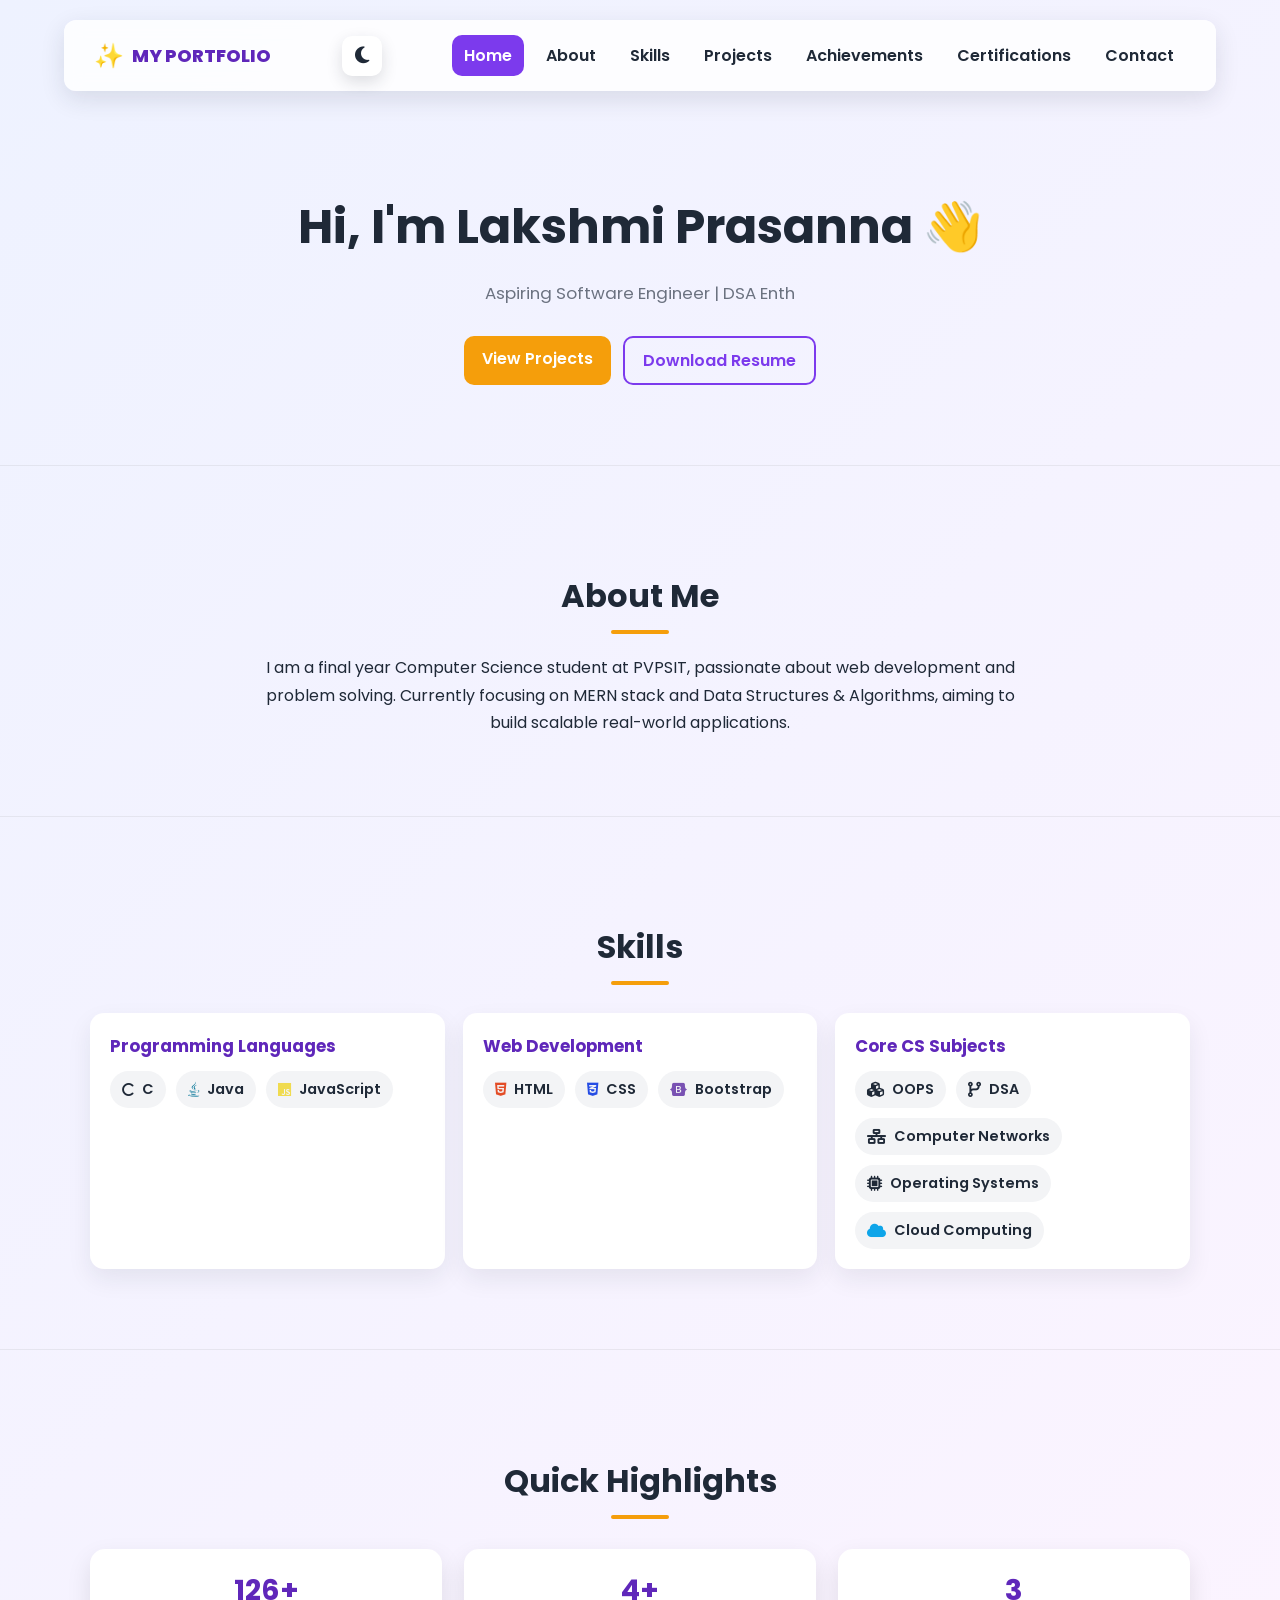
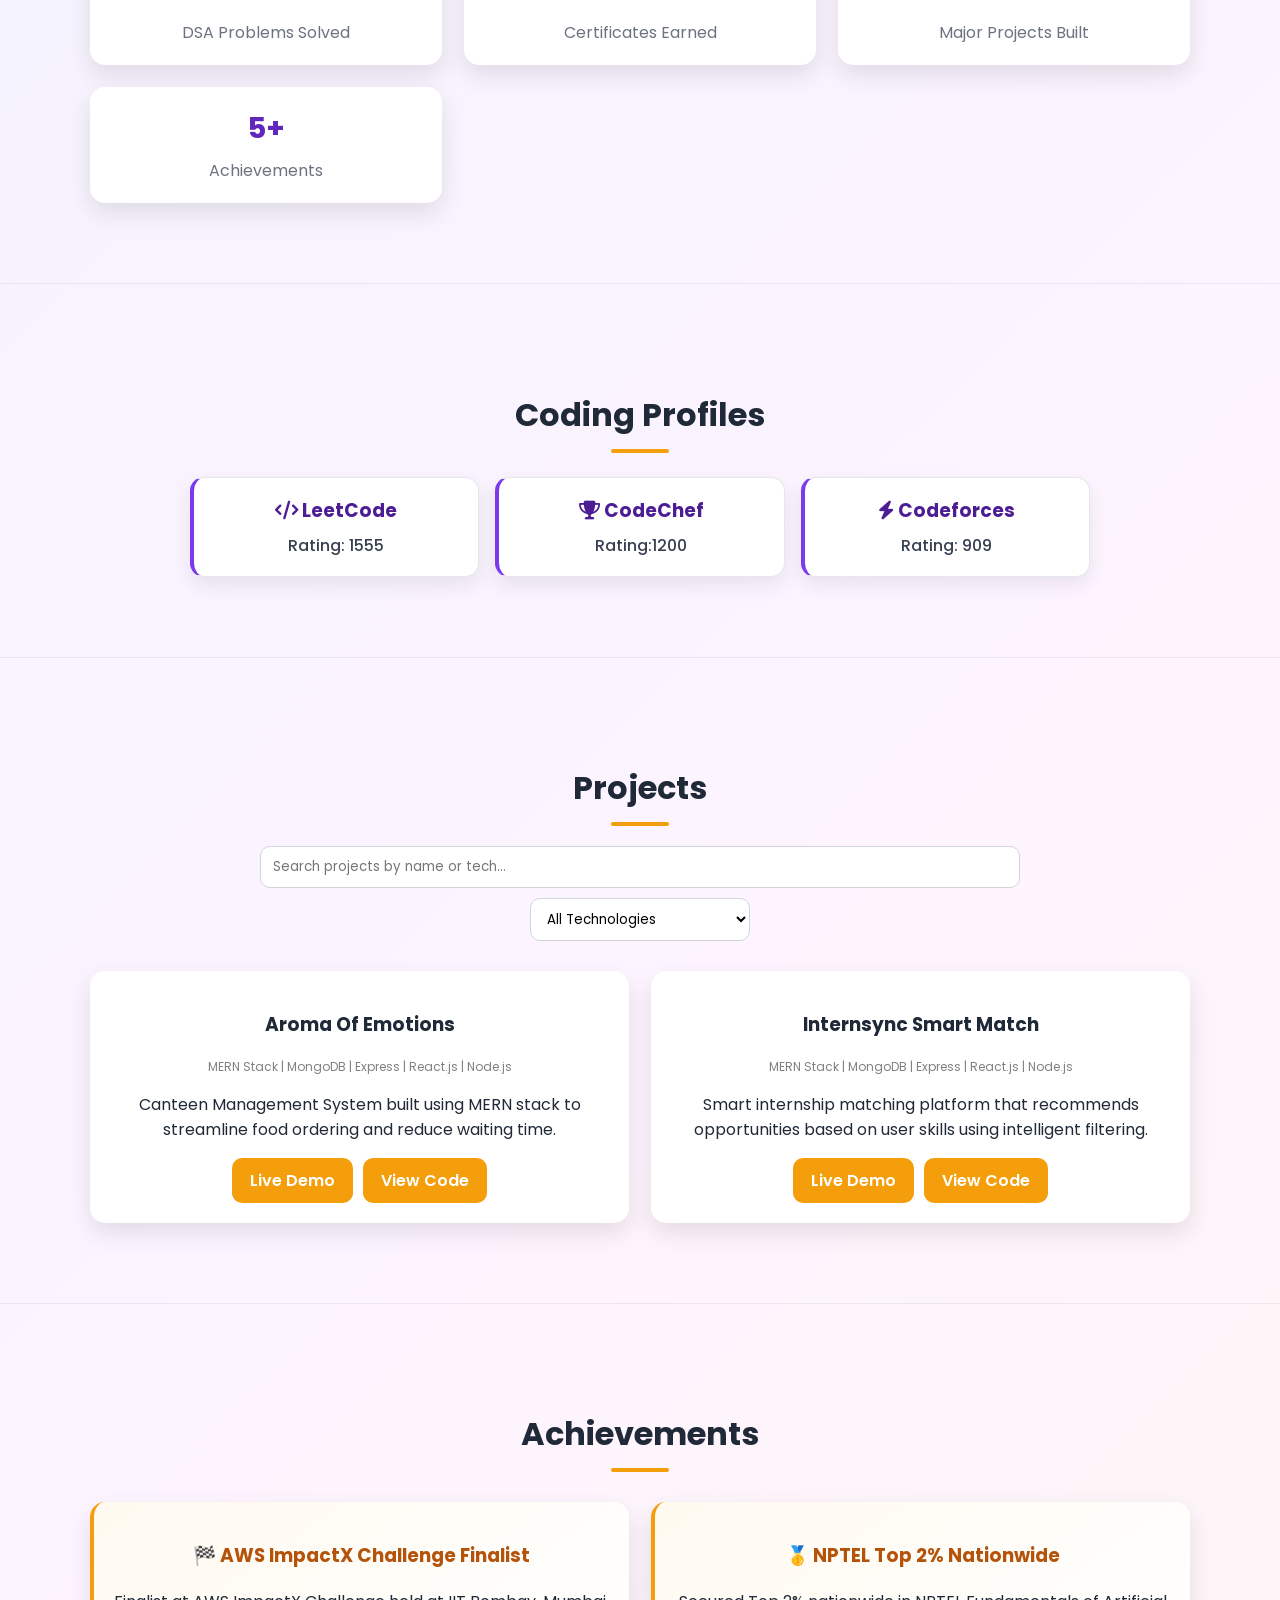
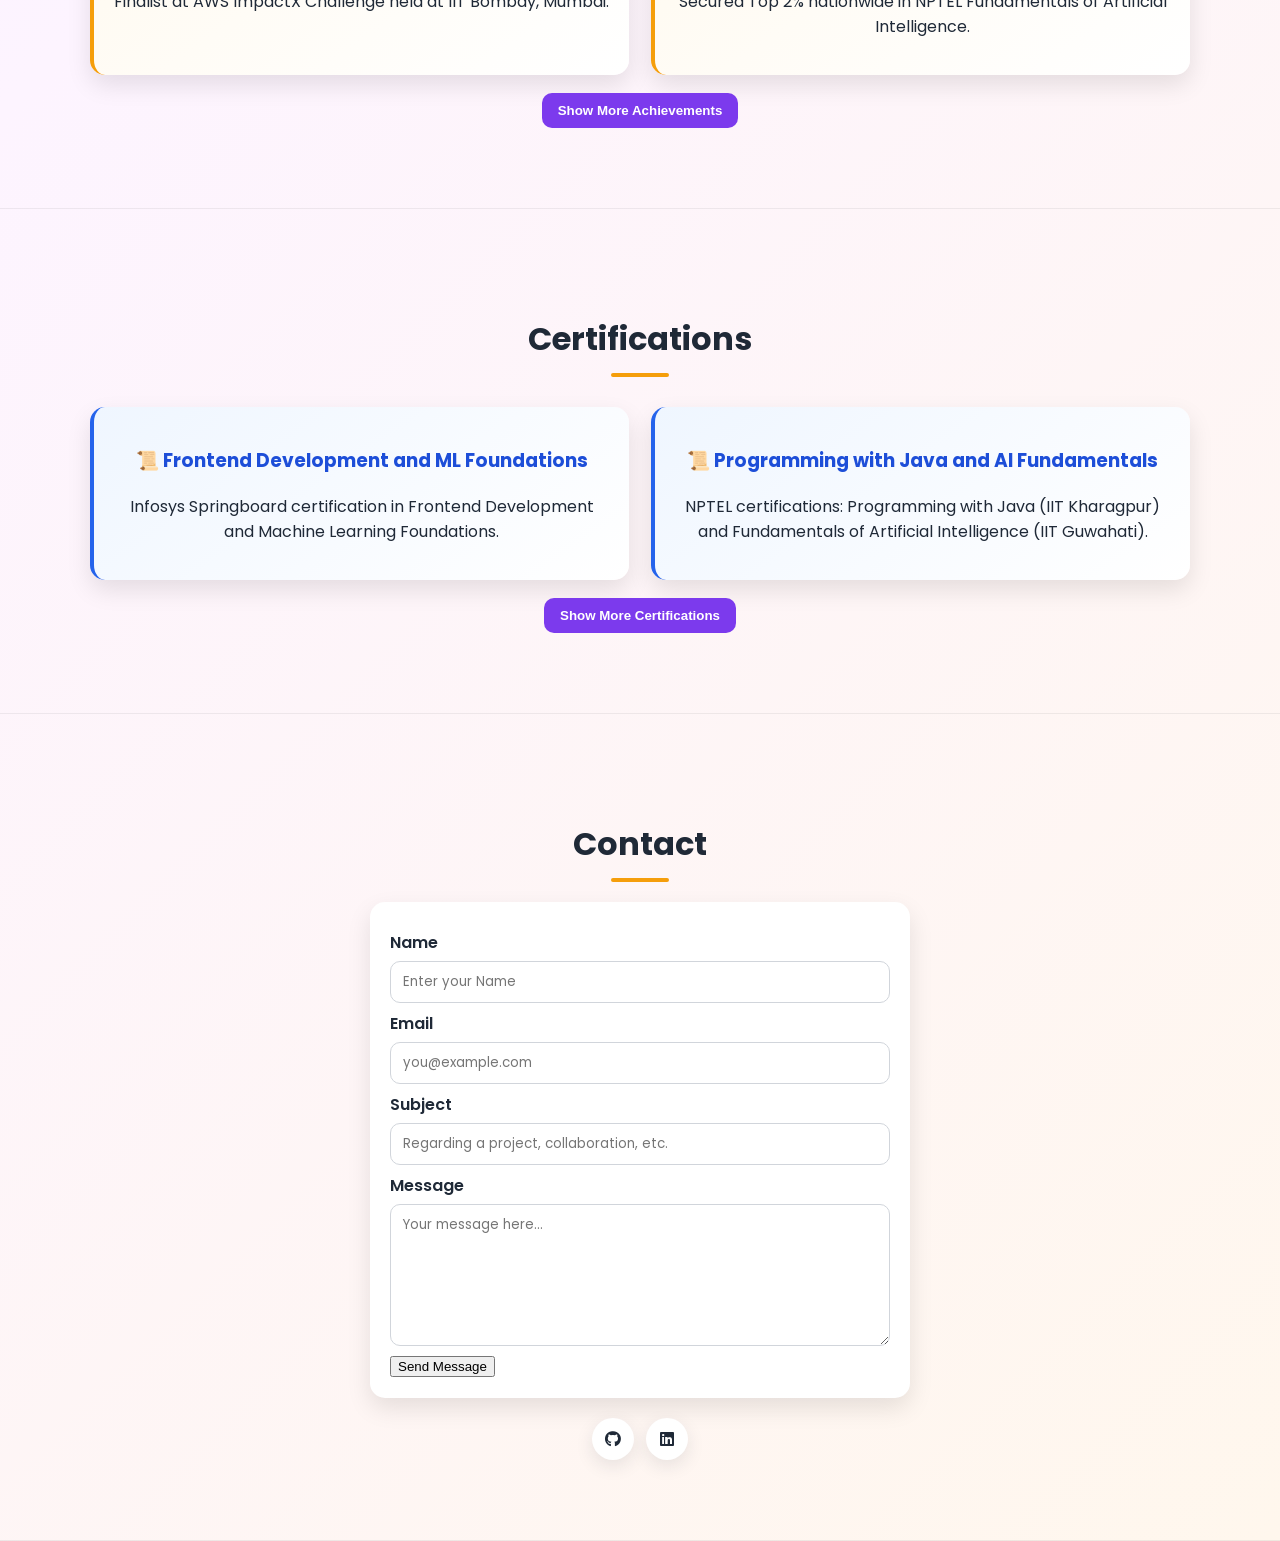
==== Portfolio/Form.html @ 6004d622 "portfolio website setup" ====
<!DOCTYPE html>
<html lang="en">
<head>
  <meta charset="UTF-8" />
  <meta name="viewport" content="width=device-width, initial-scale=1.0" />
  <title>My Portfolio</title>
  <link rel="preconnect" href="https://fonts.googleapis.com" />
  <link rel="preconnect" href="https://fonts.gstatic.com" crossorigin />
  <link href="https://fonts.googleapis.com/css2?family=Poppins:wght@400;500;600;700;800&display=swap" rel="stylesheet" />
  <link rel="stylesheet" href="https://cdnjs.cloudflare.com/ajax/libs/font-awesome/6.5.0/css/all.min.css" />
  <link rel="stylesheet" href="Styles.css" />
</head>
<body>
  <nav class="navbar" id="navbar">
    <div class="logo-container">
      <span class="logo-icon">✨</span>
      <span class="logo-text">MY PORTFOLIO</span>
    </div>

    <div class="nav-actions">
      <button id="themeToggle" class="theme-toggle" aria-label="Toggle dark mode">
        <i class="fa-solid fa-moon"></i>
      </button>
      <button class="menu-toggle" id="menuToggle" aria-label="Toggle menu">
        <i class="fa-solid fa-bars"></i>
      </button>
    </div>

    <div class="nav-links" id="navLinks">
      <a href="#home">Home</a>
      <a href="#about">About</a>
      <a href="#skills">Skills</a>
      <a href="#projects">Projects</a>
      <a href="#achievements">Achievements</a>
      <a href="#certifications">Certifications</a>
      <a href="#contact">Contact</a>
    </div>
  </nav>

  <section id="home" class="hero reveal">
    <h1>Hi, I'm Lakshmi Prasanna 👋</h1>
    <p id="typing"></p>
    <div class="hero-actions">
  <a href="#projects" class="btn">View Projects</a>
  <a href="PrasannaResume2026.pdf" class="btn btn-outline" download>Download Resume</a>
</div>
  </section>
 
  <section id="about" class="about reveal">
    <h2 class="section-title">About Me</h2>
    <p>
      I am a final year Computer Science student at PVPSIT, passionate about web development and problem solving.
      Currently focusing on MERN stack and Data Structures &amp; Algorithms, aiming to build scalable real-world applications.
    </p>
  </section>

  <section id="skills" class="skills reveal">
    <h2 class="section-title">Skills</h2>

    <div class="skills-groups">
      <article class="skill-group">
        <h3>Programming Languages</h3>
        <ul>
          <li><i class="fa-solid fa-c"></i> C</li>
          <li><i class="fa-brands fa-java"></i> Java</li>
          <li><i class="fa-brands fa-js"></i> JavaScript</li>
        </ul>
      </article>

      <article class="skill-group">
        <h3>Web Development</h3>
        <ul>
          <li><i class="fa-brands fa-html5"></i> HTML</li>
          <li><i class="fa-brands fa-css3-alt"></i> CSS</li>
          <li><i class="fa-brands fa-bootstrap"></i> Bootstrap</li>
          <!-- <li><i class="fa-solid fa-layer-group"></i> MERN Stack</li> -->
        </ul>
      </article>

      <article class="skill-group">
        <h3>Core CS Subjects</h3>
        <ul>
          <li><i class="fa-solid fa-cubes"></i> OOPS</li>
          <li><i class="fa-solid fa-code-branch"></i> DSA</li>
          <li><i class="fa-solid fa-network-wired"></i> Computer Networks</li>
          <li><i class="fa-solid fa-microchip"></i> Operating Systems</li>
          <li><i class="fa-solid fa-cloud"></i> Cloud Computing</li>
        </ul>
      </article>
    </div>
  </section>

  <section id="stats" class="stats reveal">
    <h2 class="section-title">Quick Highlights</h2>
    <div class="stats-grid">
      <div class="stat-card">
        <h3><span class="counter" data-target="150">0</span>+</h3>
        <p>DSA Problems Solved</p>
      </div>
      <div class="stat-card">
        <h3><span class="counter" id="certCounter" data-target="0">0</span>+</h3>
        <p>Certificates Earned</p>
      </div>
      <div class="stat-card">
        <h3><span class="counter" data-target="3">0</span></h3>
        <p>Major Projects Built</p>
      </div>
      <div class="stat-card">
        <h3><span class="counter" id="achievementCounter" data-target="0">0</span>+</h3>
        <p>Achievements</p>
      </div>
    </div>
  </section>
 <section id="profiles" class="profiles reveal">
  <h2 class="section-title">Coding Profiles</h2>
  <div class="profiles-grid">
    <a class="profile-card" href="https://leetcode.com/donthuprasanna9" target="_blank">
      <h3><i class="fa-solid fa-code"></i> LeetCode</h3>
      <p>Rating: 1555 </p>
    </a>

    <a class="profile-card" href="https://www.codechef.com/users/donthuprasanna9" target="_blank">
      <h3><i class="fa-solid fa-trophy"></i> CodeChef</h3>
      <p>Rating:1200 </p>
    </a>

    <a class="profile-card" href="https://codeforces.com/profile/donthuprasanna9" target="_blank">
      <h3><i class="fa-solid fa-bolt"></i> Codeforces</h3>
      <p>Rating: 909</p>
    </a>
  </div>
</section>
  <section id="projects" class="projects reveal">
    <h2 class="section-title">Projects</h2>

    <div class="project-controls">
      <input id="projectSearch" type="text" placeholder="Search projects by name or tech..." />
      <select id="techFilter" aria-label="Filter by technology">
        <option value="all">All Technologies</option>
        <option value="mern">MERN</option>
        <option value="react">React</option>
        <!-- <option value="node">Node</option> -->
      </select>
    </div>

    <div class="projects-container">
      <article class="project-card" data-tech="mern react node mongodb express">
        <h3>Aroma Of Emotions</h3>
        <p class="tech">MERN Stack | MongoDB | Express | React.js | Node.js</p>
        <p>Canteen Management System built using MERN stack to streamline food ordering and reduce waiting time.</p>
        <div class="card-actions">
          <a href="https://mern-project-frontend-olt6.onrender.com/" target="_blank" class="btn">Live Demo</a>
          <a href="https://github.com/prasanna2705/CanteenManagement" target="_blank" class="btn">View Code</a>
        </div>
      </article>

      <article class="project-card" data-tech="mern react node mongodb express">
        <h3>Internsync Smart Match</h3>
        <p class="tech">MERN Stack | MongoDB | Express | React.js | Node.js</p>
        <p>Smart internship matching platform that recommends opportunities based on user skills using intelligent filtering.</p>
        <div class="card-actions">
          <a href="https://intern-sync-smart-match.vercel.app/" target="_blank" class="btn">Live Demo</a>
          <a href="https://github.com/prasanna2705/Internsync-SmartMatch" target="_blank" class="btn">View Code</a>
        </div>
      </article>
    </div>
  </section>

  <section id="achievements" class="achievements reveal">
    <h2 class="section-title">Achievements</h2>
    <div class="achievements-grid">
      <div class="card achievement-item achievement-card">
        <h3>🏁 AWS ImpactX Challenge Finalist</h3>
        <p>Finalist at AWS ImpactX Challenge held at IIT Bombay, Mumbai.</p>
      </div>
      <div class="card achievement-item achievement-card">
        <h3>🥇 NPTEL Top 2% Nationwide</h3>
        <p>Secured Top 2% nationwide in NPTEL Fundamentals of Artificial Intelligence.</p>
      </div>
      <div class="card achievement-item achievement-card more-item hidden-item">
        <h3>💡 Smart India Hackathon Selection</h3>
        <p>Selected for Smart India Hackathon (SIH), College Round participant.</p>
      </div>
      <div class="card achievement-item achievement-card more-item hidden-item">
        <h3>🛩️ Rolls-Royce Wings4Her Scholar</h3>
        <p>Awarded Rolls-Royce Wings4Her Scholarship for academic excellence.</p>
      </div>
      <div class="card achievement-item achievement-card more-item hidden-item">
        <h3>🏆 CodeChef Diamond Badge</h3>
        <p>Achieved Diamond Badge on CodeChef for a consistent problem-solving streak.</p>
      </div>
    </div>
    <button class="toggle-more-btn" id="toggleAchievementsBtn" type="button">Show More Achievements</button>
  </section>

  <section id="certifications" class="certifications reveal">
    <h2 class="section-title">Certifications</h2>
    <div class="achievements-grid certifications-grid" id="certificationsGrid">
      <div class="card cert-item cert-card">
        <h3>📜 Frontend Development and ML Foundations</h3>
        <p>Infosys Springboard certification in Frontend Development and Machine Learning Foundations.</p>
      </div>
      <div class="card cert-item cert-card">
        <h3>📜 Programming with Java and AI Fundamentals</h3>
        <p>NPTEL certifications: Programming with Java (IIT Kharagpur) and Fundamentals of Artificial Intelligence (IIT Guwahati).</p>
      </div>
      <div class="card cert-item cert-card more-item hidden-item">
        <h3>📜 Computer Science 101 (CSX0001)</h3>
        <p>Stanford University Computer Science 101 certification.</p>
      </div>
      <div class="card cert-item cert-card more-item hidden-item">
        <h3>📜 Virtual Internship in Networking</h3>
        <p>Completed Virtual Internship Program in Networking by Cisco.</p>
      </div>
    </div>
    <button class="toggle-more-btn" id="toggleCertificationsBtn" type="button">Show More Certifications</button>
  </section>

  <section id="contact" class="contact reveal">
    <h2 class="section-title">Contact</h2>
    <form action="https://formspree.io/f/xkokjpwb" method="POST">
      <label for="name">Name</label>
      <input id="name" type="text" name="name" placeholder="Enter your Name" required />

      <label for="email">Email</label>
      <input id="email" type="email" name="email" placeholder="you@example.com" required />

      <label for="subject">Subject</label>
      <input id="subject" type="text" name="subject" placeholder="Regarding a project, collaboration, etc." />

      <label for="message">Message</label>
      <textarea id="message" name="message" placeholder="Your message here..." rows="6" required></textarea>

      <button id="submitBtn" type="submit">Send Message</button>
    </form>

    <div class="social-icons">
      <a href="https://github.com/prasanna2705" target="_blank" aria-label="GitHub">
        <i class="fa-brands fa-github"></i>
      </a>
      <a href="https://linkedin.com/in/lakshmi-prasanna-donthu" target="_blank" aria-label="LinkedIn">
        <i class="fa-brands fa-linkedin"></i>
      </a>
    </div>
  </section>

  <button id="backToTop" aria-label="Back to top">
    <i class="fa-solid fa-arrow-up"></i>
  </button>

  <script src="Scripts.js"></script>
</body>
</html>
---- Portfolio/Styles.css ----
:root {
  --primary: #7c3aed;
  --primary-dark: #5f27ba;
  --accent: #f59e0b;
  --bg: #f8f7ff;
  --surface: rgba(255, 255, 255, 0.82);
  --text: #1f2937;
  --muted: #6b7280;
}

[data-theme="dark"] {
  --primary: #7c3aed;
  --primary-dark: #cbb3ff;
  --accent: #f59e0b;
  --bg: #0f172a;
  --surface: rgba(30, 41, 59, 0.82);
  --text: #e5e7eb;
  --muted: #94a3b8;
}

* {
  box-sizing: border-box;
}

html {
  scroll-behavior: smooth;
  background: linear-gradient(135deg, #eef2ff 0%, #fdf4ff 55%, #fff7ed 100%);
}

html[data-theme="dark"] {
  background: linear-gradient(135deg, #0f172a 0%, #111827 55%, #1f2937 100%);
}

body {
  margin: 0;
  font-family: "Poppins", sans-serif;
  color: var(--text);
  background: transparent;
  transition: background 0.35s ease, color 0.35s ease;
}

section {
  padding: 80px 20px;
  text-align: center;
  border-bottom: 1px solid rgba(125, 125, 125, 0.12);
}

[data-theme="dark"] section {
  border-bottom: 1px solid rgba(255, 255, 255, 0.08);
}

h1,
h2 {
  color: var(--text);
}

.section-title {
  font-size: 2rem;
  margin-bottom: 20px;
}

.section-title::after {
  content: "";
  width: 58px;
  height: 4px;
  background: var(--accent);
  border-radius: 999px;
  display: block;
  margin: 10px auto 0;
}

/* ================= NAVBAR ================= */
.navbar {
  display: flex;
  align-items: center;
  justify-content: space-between;
  padding: 15px 30px;
  background: var(--surface);
  border-radius: 12px;
  width: 90%;
  margin: 20px auto;
  position: sticky;
  top: 0;
  z-index: 1000;
  backdrop-filter: blur(8px);
  box-shadow: 0 8px 24px rgba(31, 41, 55, 0.12);
}

.logo-container {
  display: flex;
  align-items: center;
  gap: 8px;
}

.logo-icon {
  font-size: 24px;
}

.logo-text {
  font-size: 18px;
  font-weight: 800;
  color: var(--primary-dark);
}

.nav-links {
  display: flex;
  gap: 10px;
}

.nav-links a {
  text-decoration: none;
  color: var(--text);
  font-weight: 600;
  padding: 8px 12px;
  border-radius: 10px;
  transition: all 0.25s ease;
}

.nav-links a:hover,
.nav-links a.active {
  background: var(--primary);
  color: white;
}

.nav-actions {
  display: flex;
  gap: 8px;
  align-items: center;
}

.theme-toggle,
.menu-toggle {
  border: none;
  background: #ffffff;
  font-size: 1.2rem;
  color: var(--text);
  cursor: pointer;
  border-radius: 10px;
  width: 40px;
  height: 40px;
  box-shadow: 0 6px 16px rgba(31, 41, 55, 0.15);
}

[data-theme="dark"] .theme-toggle,
[data-theme="dark"] .menu-toggle {
  background: #1e293b;
}

.menu-toggle {
  display: none;
}

@media (max-width: 768px) {
  .menu-toggle {
    display: inline-flex;
    align-items: center;
    justify-content: center;
  }

  .nav-links {
    position: absolute;
    top:70px;
    right: 0;
    width:200px;
    background: var(--card-bg);
    display: none;
    flex-direction: column;
    z-index: 1000;
  }

  .nav-links.open {
    display: flex;
  }
}

/* ================= HERO ================= */
.hero {
  background: transparent;
  padding: 80px 20px;
}

.hero h1 {
  font-size: clamp(2rem, 5vw, 3rem);
  margin: 0 0 12px;
}

.hero p {
  min-height: 28px;
  font-size: 1.05rem;
  color: var(--muted);
  margin-bottom: 28px;
}

/* Keep all other sections transparent for unified page background */
.home,
.about,
.skills,
.stats,
.projects,
.achievements,
.certifications,
.contact {
  background: transparent;
}

/* ================= BUTTON ================= */
.btn {
  display: inline-block;
  text-decoration: none;
  border: none;
  border-radius: 10px;
  background: var(--accent);
  color: white;
  padding: 10px 18px;
  font-weight: 600;
  cursor: pointer;
  transition: all 0.25s ease;
}

.btn:hover {
  transform: translateY(-2px);
  background: #d97706;
}

/* ================= ABOUT ================= */
.about p {
  max-width: 760px;
  margin: 0 auto;
  line-height: 1.7;
}

/* ================= SKILLS ================= */
.skills-groups {
  max-width: 1100px;
  margin: 28px auto 0;
  display: grid;
  grid-template-columns: repeat(auto-fit, minmax(260px, 1fr));
  gap: 18px;
}

.skill-group {
  background: #fff;
  border-radius: 14px;
  padding: 20px;
  box-shadow: 0 10px 24px rgba(31, 41, 55, 0.08);
  text-align: left;
}

.skill-group h3 {
  margin: 0 0 12px;
  color: var(--primary-dark);
  font-size: 1.05rem;
}

.skill-group ul {
  list-style: none;
  margin: 0;
  padding: 0;
  display: flex;
  flex-wrap: wrap;
  gap: 10px;
}

.skill-group li {
  background: #f3f4f6;
  border-radius: 999px;
  padding: 8px 12px;
  font-weight: 600;
  font-size: 0.9rem;
  display: inline-flex;
  align-items: center;
  gap: 8px;
}

.skill-group li i {
  font-size: 0.95rem;
}

.skill-group li .fa-html5 {
  color: #e34c26;
}
.skill-group li .fa-css3-alt {
  color: #264de4;
}
.skill-group li .fa-js {
  color: #f0db4f;
}
.skill-group li .fa-bootstrap {
  color: #7952b3;
}
.skill-group li .fa-java {
  color: #007396;
}
.skill-group li .fa-cloud {
  color: #0ea5e9;
}

.profiles-grid {
  max-width: 900px;
  margin: 24px auto 0;
  display: grid;
  grid-template-columns: repeat(auto-fit, minmax(240px, 1fr));
  gap: 16px;
}

/* Coding Profiles only */
.profile-card {
  background: #ffffff;
  color: #1f2937;
  border: 1px solid #e5e7eb;
  border-left: 4px solid #7c3aed;
  border-radius: 14px;
  padding: 18px;
  text-decoration: none;
  box-shadow: 0 8px 20px rgba(0, 0, 0, 0.08);
  transition: 0.25s ease;
}

.profile-card h3 {
  margin: 0 0 8px;
  color: #4c1d95;
}

.profile-card p {
  margin: 0;
  color: #374151;
  font-weight: 500;
}

.profile-card:hover {
  transform: translateY(-4px);
  box-shadow: 0 12px 24px rgba(124, 58, 237, 0.18);
}

[data-theme="dark"] .profile-card {
  background: #1e293b;
  color: #e5e7eb;
  border: 1px solid #334155;
  border-left: 4px solid #a78bfa;
}

[data-theme="dark"] .profile-card h3 {
  color: #c4b5fd;
}

[data-theme="dark"] .profile-card p {
  color: #cbd5e1;
}

/* ================= STATS / PROJECTS / CARDS ================= */
.projects-container,
.achievements-grid,
.stats-grid {
  max-width: 1100px;
  margin: 30px auto 0;
  display: grid;
  grid-template-columns: repeat(auto-fit, minmax(280px, 1fr));
  gap: 22px;
}

.project-card,
.card,
form,
.stat-card {
  background: white;
  padding: 20px;
  border-radius: 15px;
  box-shadow: 0 10px 25px rgba(0, 0, 0, 0.1);
  transition: all 0.3s ease;
}

.project-card:hover,
.card:hover {
  transform: translateY(-8px) scale(1.01);
}

.tech {
  font-size: 12px;
  color: gray;
  margin: 10px 0;
}

.project-controls {
  max-width: 760px;
  margin: 0 auto 18px;
  display: flex;
  gap: 10px;
  justify-content: center;
  flex-wrap: wrap;
}

.project-controls input,
.project-controls select {
  border: 1px solid #d1d5db;
  border-radius: 10px;
  padding: 10px 12px;
  min-width: 220px;
  font-family: inherit;
  background: #fff;
}

[data-theme="dark"] .project-controls input,
[data-theme="dark"] .project-controls select {
  background: #1e293b;
  color: var(--text);
  border-color: #334155;
}

.hidden-project {
  display: none;
}

.hidden-item {
  display: none;
}

.toggle-more-btn {
  margin-top: 18px;
  border: none;
  border-radius: 10px;
  background: var(--primary);
  color: #fff;
  padding: 10px 16px;
  font-weight: 600;
  cursor: pointer;
  transition: all 0.25s ease;
}

.toggle-more-btn:hover {
  transform: translateY(-1px);
  background: var(--primary-dark);
}

.stat-card h3 {
  margin: 0 0 8px;
  font-size: 1.8rem;
  color: var(--primary-dark);
}

.stat-card p {
  margin: 0;
  color: var(--muted);
}

/* ================= ACHIEVEMENTS / CERTIFICATIONS ================= */
.achievement-card {
  border-left: 4px solid #f59e0b;
  background: linear-gradient(145deg, #fffaf0, #ffffff);
}

.achievement-card h3 {
  color: #b45309;
}

.cert-card {
  border-left: 4px solid #2563eb;
  background: linear-gradient(145deg, #eff6ff, #ffffff);
}

.cert-card h3 {
  color: #1d4ed8;
}

.card-actions {
  display: flex;
  gap: 10px;
  justify-content: center;
  flex-wrap: wrap;
  margin-top: 14px;
}

/* ================= CONTACT ================= */
.contact {
  font-style: normal;
}

form {
  max-width: 540px;
  margin: 20px auto;
  text-align: left;
}

label {
  display: block;
  margin: 8px 0 6px;
  font-weight: 600;
}

input,
textarea {
  width: 100%;
  border: 1px solid #d1d5db;
  border-radius: 10px;
  padding: 10px 12px;
  font-family: inherit;
}

input:focus,
textarea:focus {
  outline: none;
  border-color: var(--primary);
  box-shadow: 0 0 0 3px rgba(124, 58, 237, 0.2);
}

#submitBtn.success {
  background: #16a34a;
}

.social-icons {
  margin-top: 16px;
  display: flex;
  justify-content: center;
  gap: 12px;
}

.social-icons a {
  width: 42px;
  height: 42px;
  border-radius: 50%;
  display: grid;
  place-items: center;
  text-decoration: none;
  color: var(--text);
  background: white;
  box-shadow: 0 6px 18px rgba(31, 41, 55, 0.1);
}

.social-icons a:hover {
  background: var(--primary);
  color: white;
}

#backToTop {
  position: fixed;
  right: 20px;
  bottom: 20px;
  border: none;
  width: 42px;
  height: 42px;
  border-radius: 50%;
  color: white;
  background: var(--primary);
  cursor: pointer;
  opacity: 0;
  visibility: hidden;
  transition: all 0.25s ease;
}

#backToTop.show {
  opacity: 1;
  visibility: visible;
}

/* ================= REVEAL ================= */
.reveal {
  opacity: 0;
  transform: translateY(20px);
  transition: all 0.6s ease;
}

.reveal.show {
  opacity: 1;
  transform: translateY(0);
}

/* ================= DARK MODE COMPONENTS ================= */
[data-theme="dark"] .project-card,
[data-theme="dark"] .card,
[data-theme="dark"] form,
[data-theme="dark"] .stat-card,
[data-theme="dark"] .social-icons a,
[data-theme="dark"] .nav-links,
[data-theme="dark"] .skill-group {
  background: #1e293b;
  color: var(--text);
}

[data-theme="dark"] .achievement-card {
  border-left-color: #fbbf24;
  background: linear-gradient(145deg, #1f2937, #111827);
}

[data-theme="dark"] .achievement-card h3 {
  color: #fcd34d;
}

[data-theme="dark"] .cert-card {
  border-left-color: #60a5fa;
  background: linear-gradient(145deg, #1e3a8a, #0f172a);
}

[data-theme="dark"] .cert-card h3 {
  color: #93c5fd;
}

[data-theme="dark"] .toggle-more-btn {
  background: #7c3aed;
}

[data-theme="dark"] input,
[data-theme="dark"] textarea {
  background: #0f172a;
  color: var(--text);
  border-color: #334155;
}

[data-theme="dark"] .skill-group li {
  background: #334155;
  color: #e5e7eb;
}

[data-theme="dark"] .skill-group li i {
  color: #cbd5e1;
}
.hero-actions {
  display: flex;
  gap: 12px;
  justify-content: center;
  flex-wrap: wrap;
}

.btn-outline {
  background: transparent;
  color: var(--primary);
  border: 2px solid var(--primary);
}

.btn-outline:hover {
  background: var(--primary);
  color: #fff;
}

/* ================= RESPONSIVE ================= */
/* @media (max-width: 768px) {
  .menu-toggle {
    display: block;
  }

  .navbar {
    width: 94%;
    padding: 12px 14px;
  }

  .nav-links {
    position: absolute;
    top: 64px;
    left: 0;
    right: 0;
    margin: 0 auto;
    width: min(96%, 1100px);
    border-radius: 16px;
    background: white;
    display: none;
    flex-direction: column;
    padding: 10px;
    box-shadow: 0 10px 30px rgba(31, 41, 55, 0.15);
  }

  .nav-links.open {
    display: flex;
  }
} */
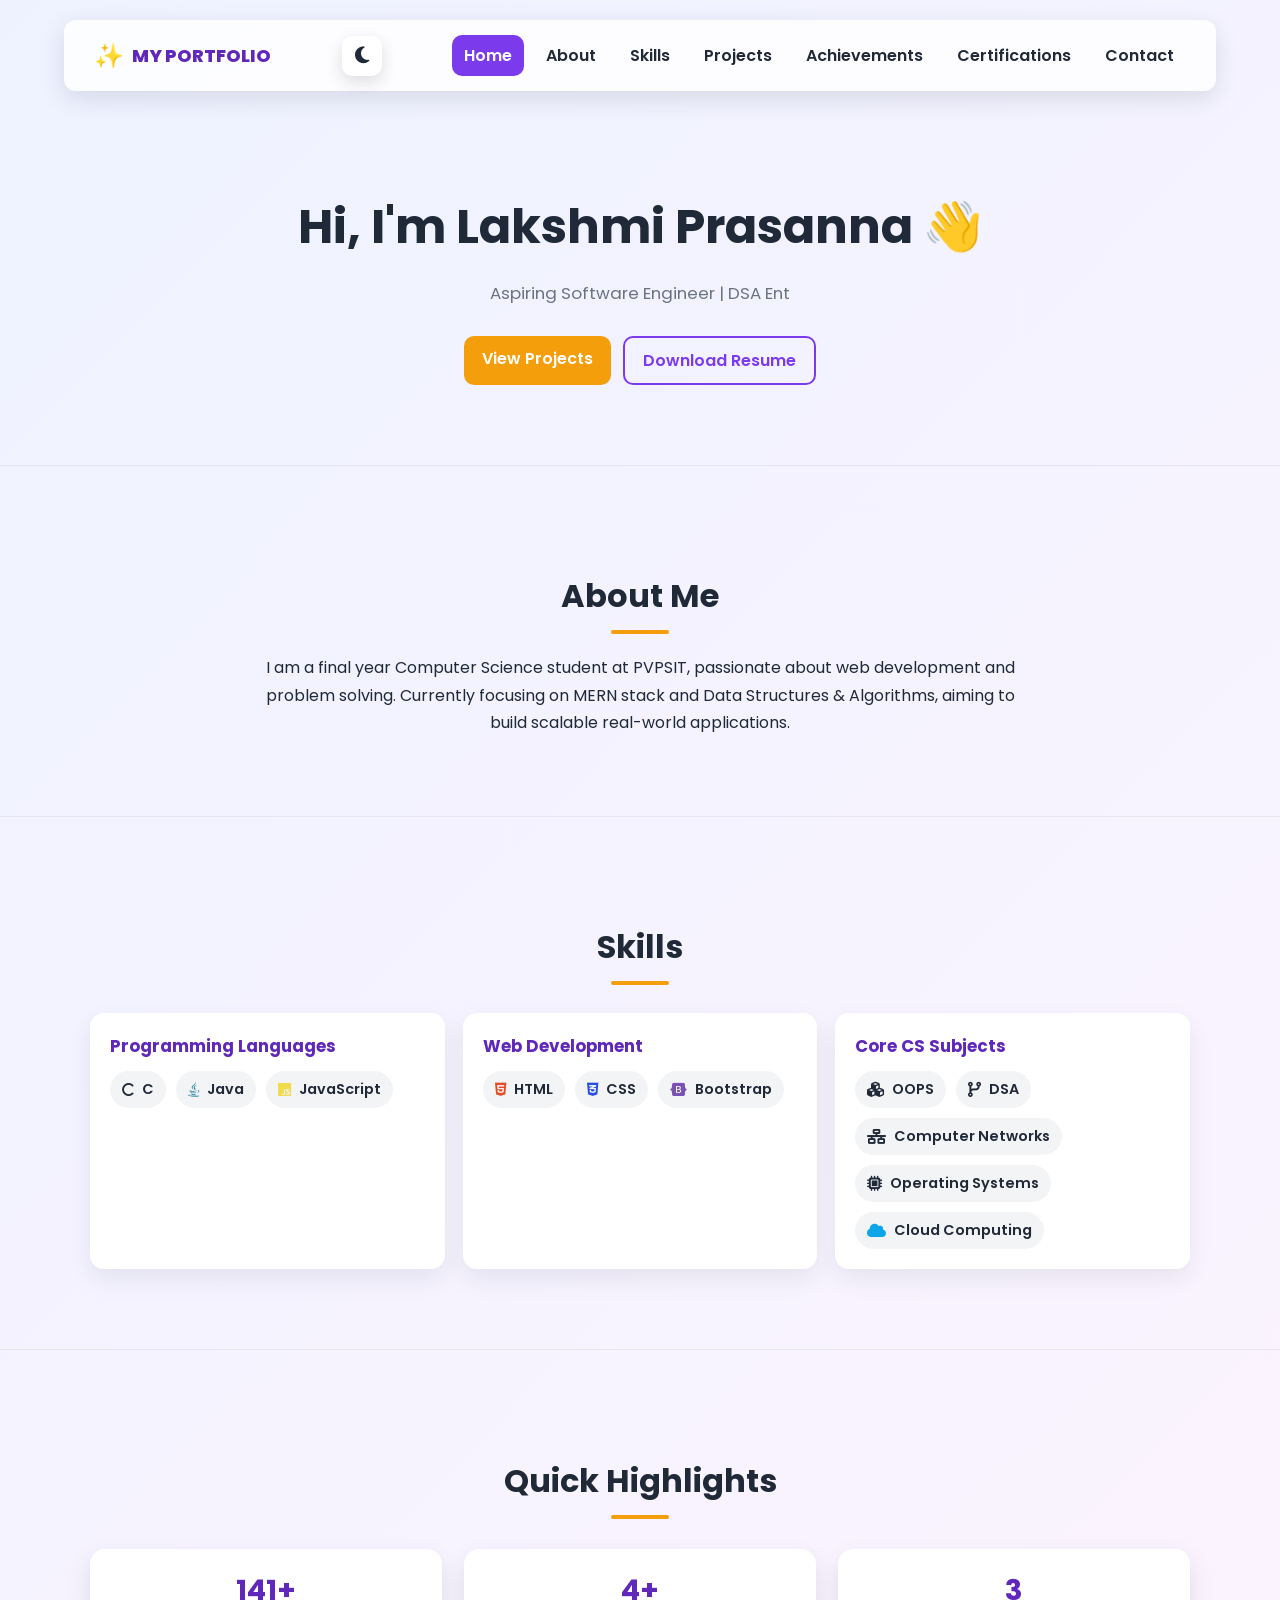
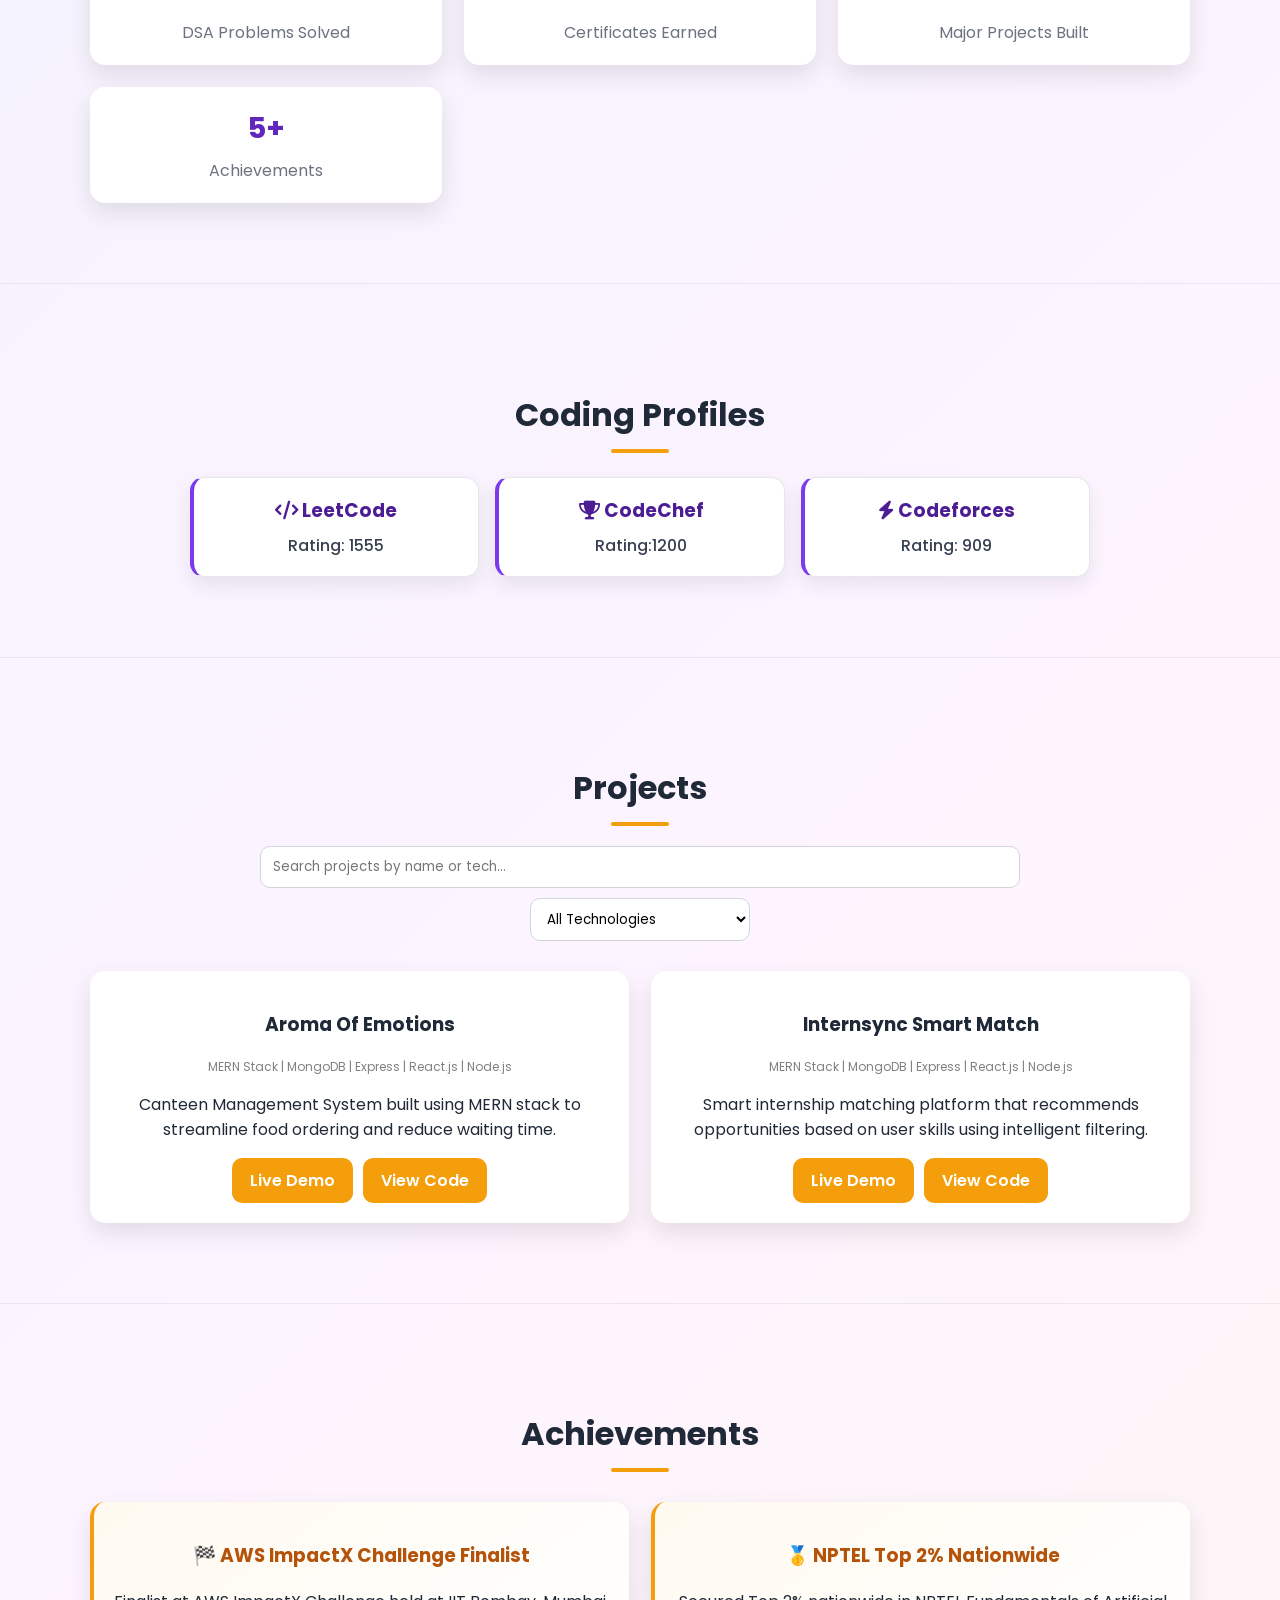
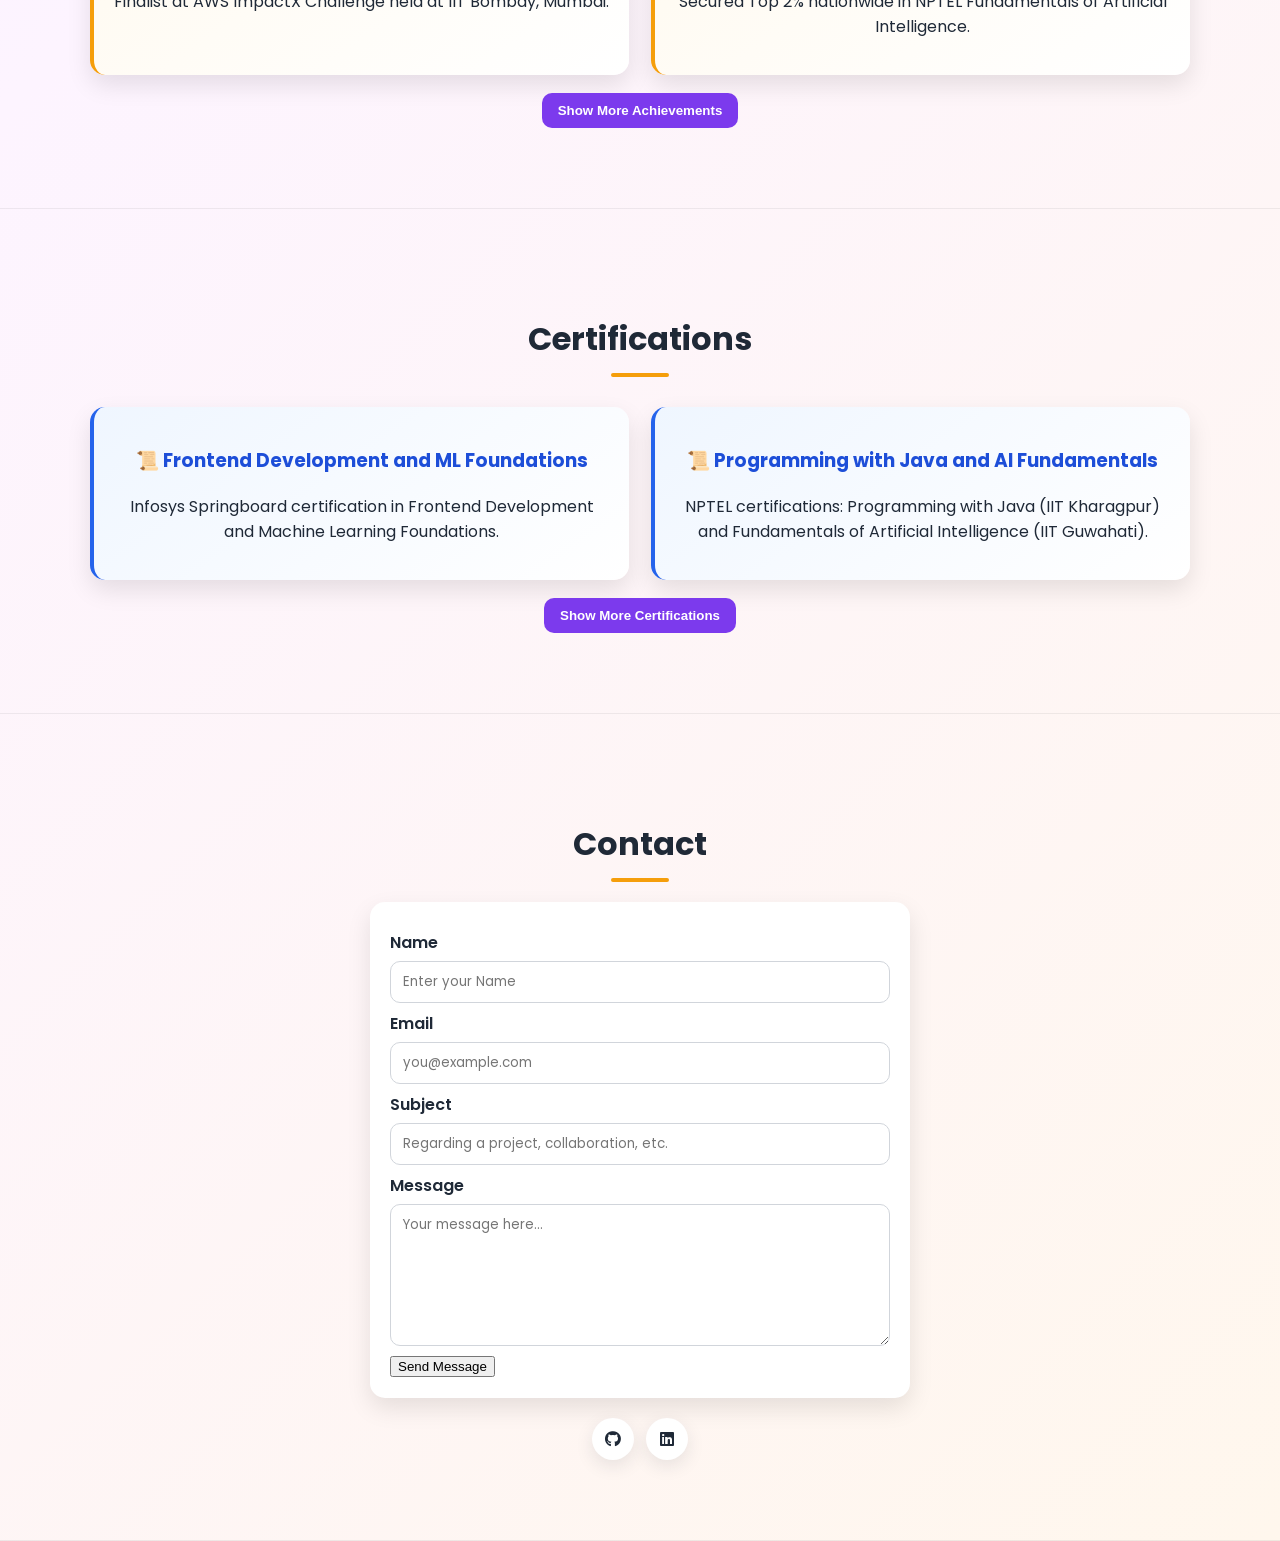
==== commit eaa04ce2: "Update Form.html" ====
--- a/Portfolio/Form.html
+++ b/Portfolio/Form.html
@@ -150,7 +150,7 @@
         <p>Canteen Management System built using MERN stack to streamline food ordering and reduce waiting time.</p>
         <div class="card-actions">
           <a href="https://mern-project-frontend-olt6.onrender.com/" target="_blank" class="btn">Live Demo</a>
-          <a href="https://github.com/prasanna2705/CanteenManagement" target="_blank" class="btn">View Code</a>
+          <a href="https://github.com/prasanna2705/AromaOfEmotions-MERN" target="_blank" class="btn">View Code</a>
         </div>
       </article>
 
@@ -250,4 +250,4 @@
 
   <script src="Scripts.js"></script>
 </body>
-</html>+</html>
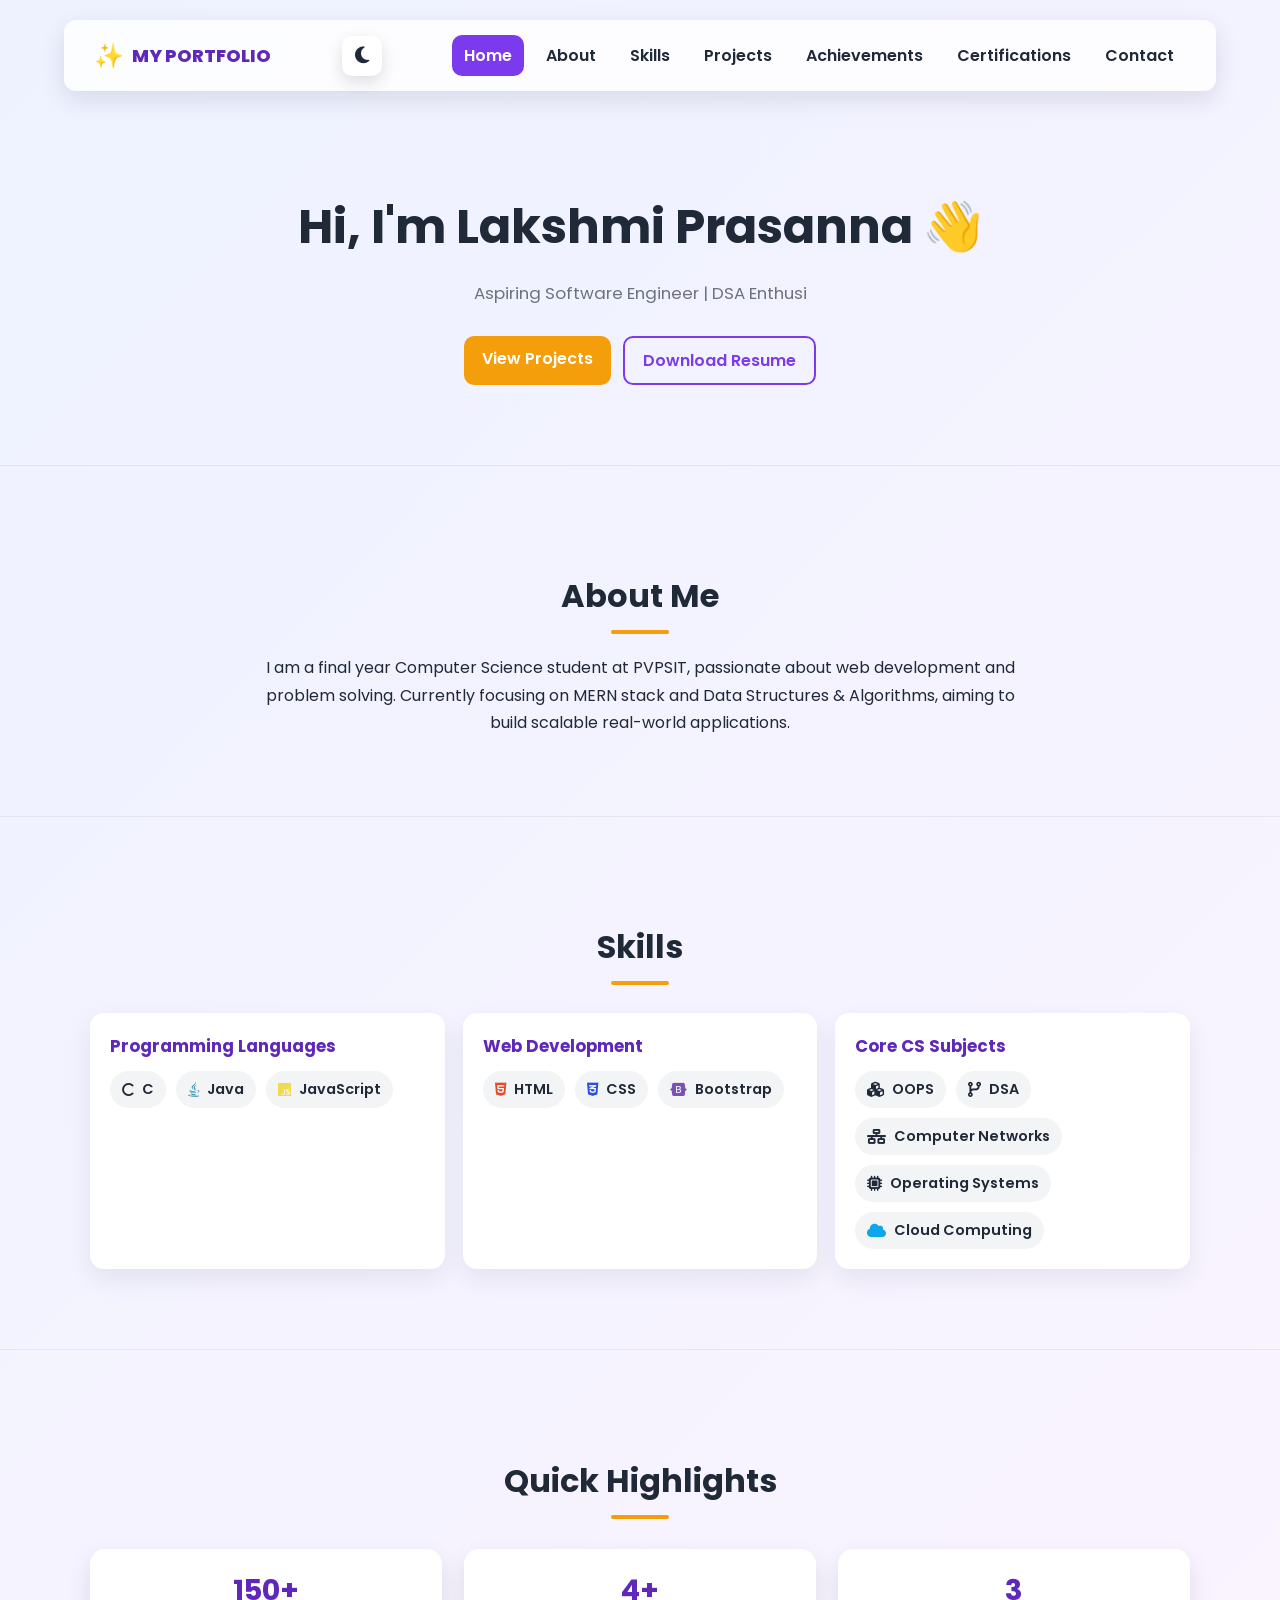
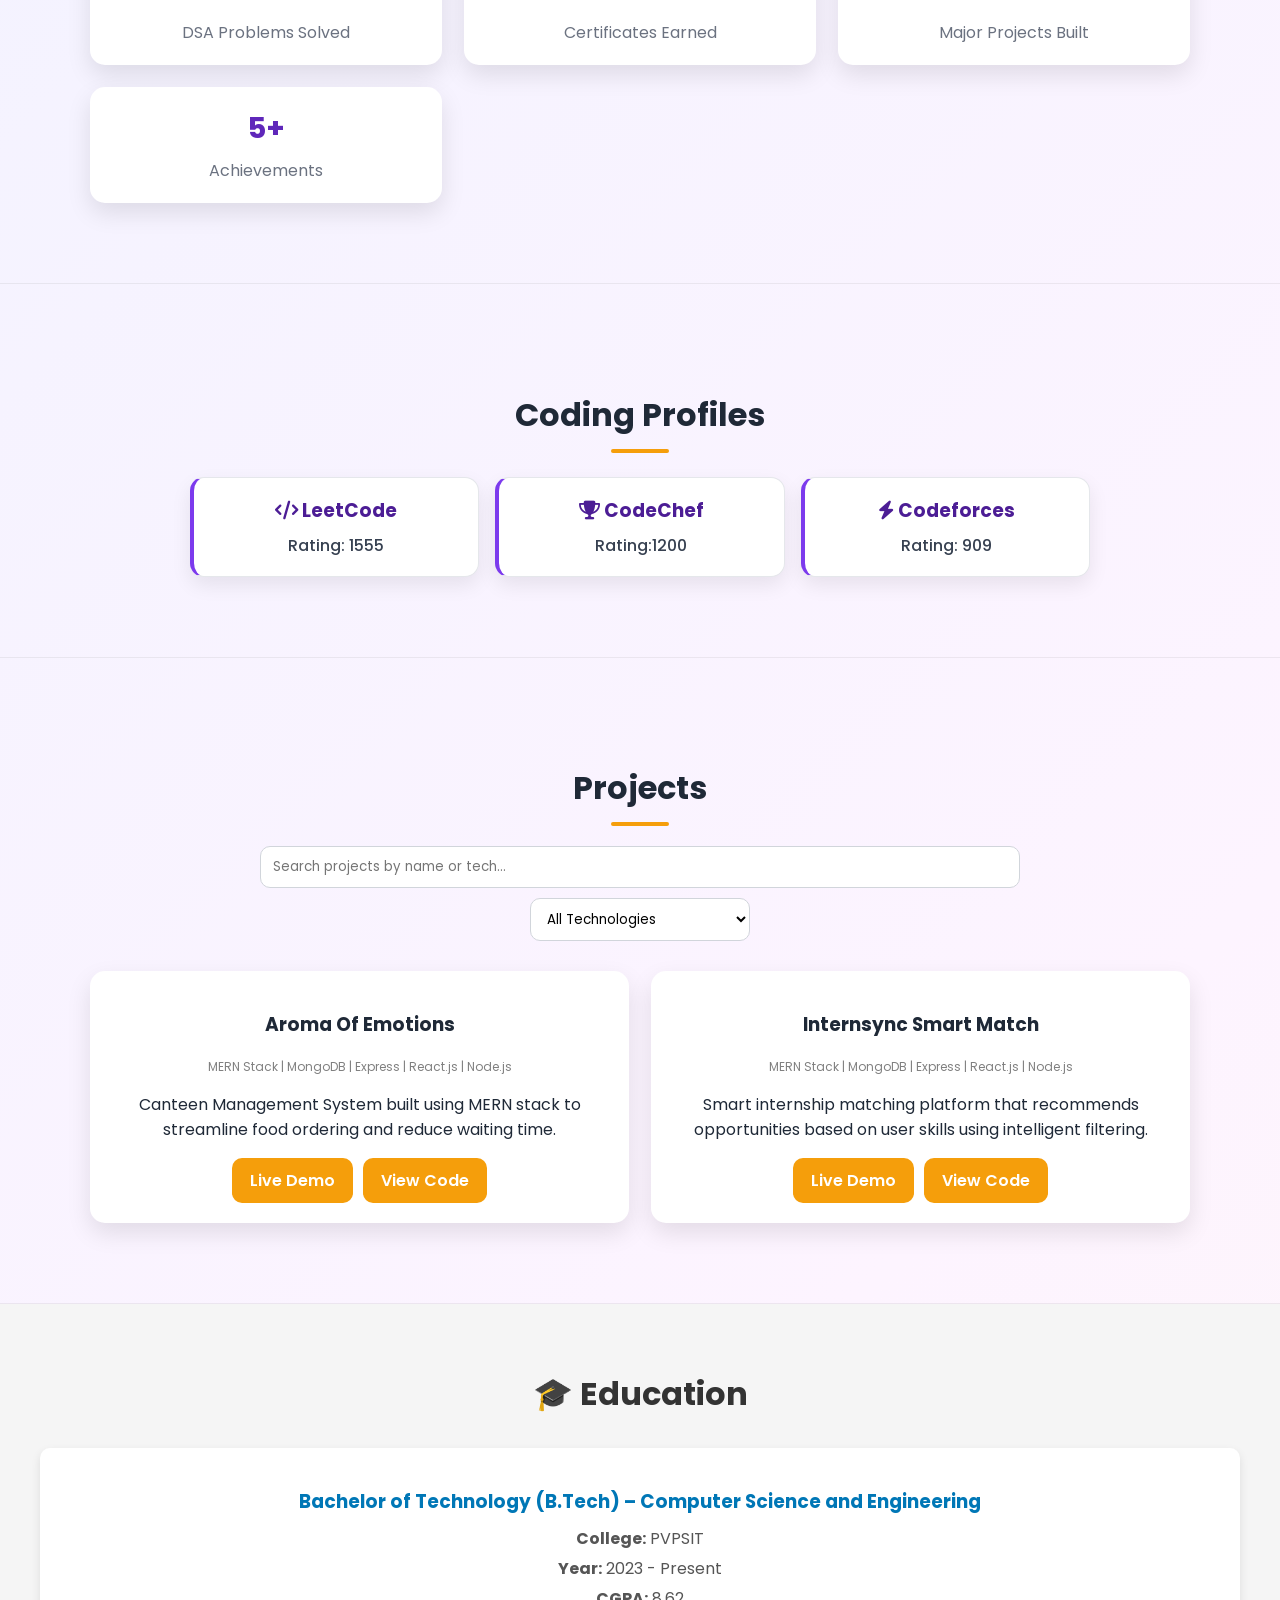
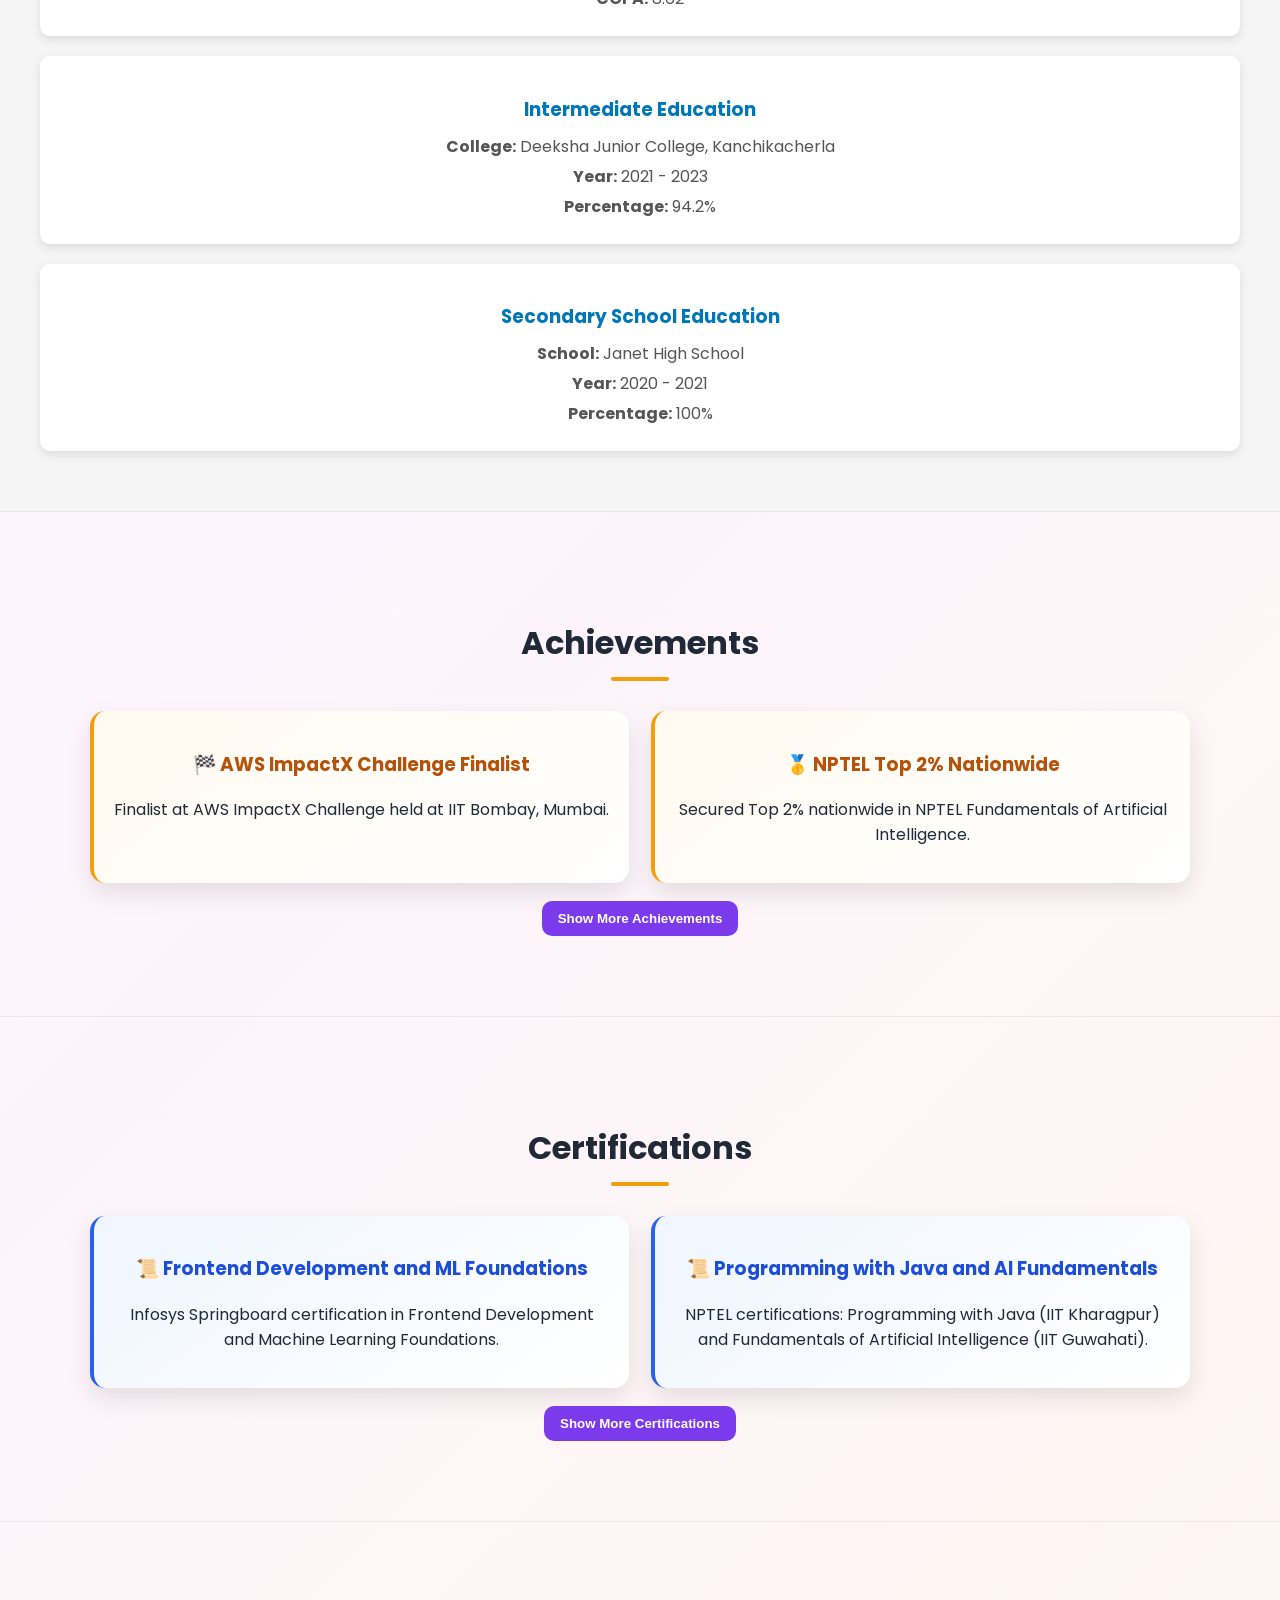
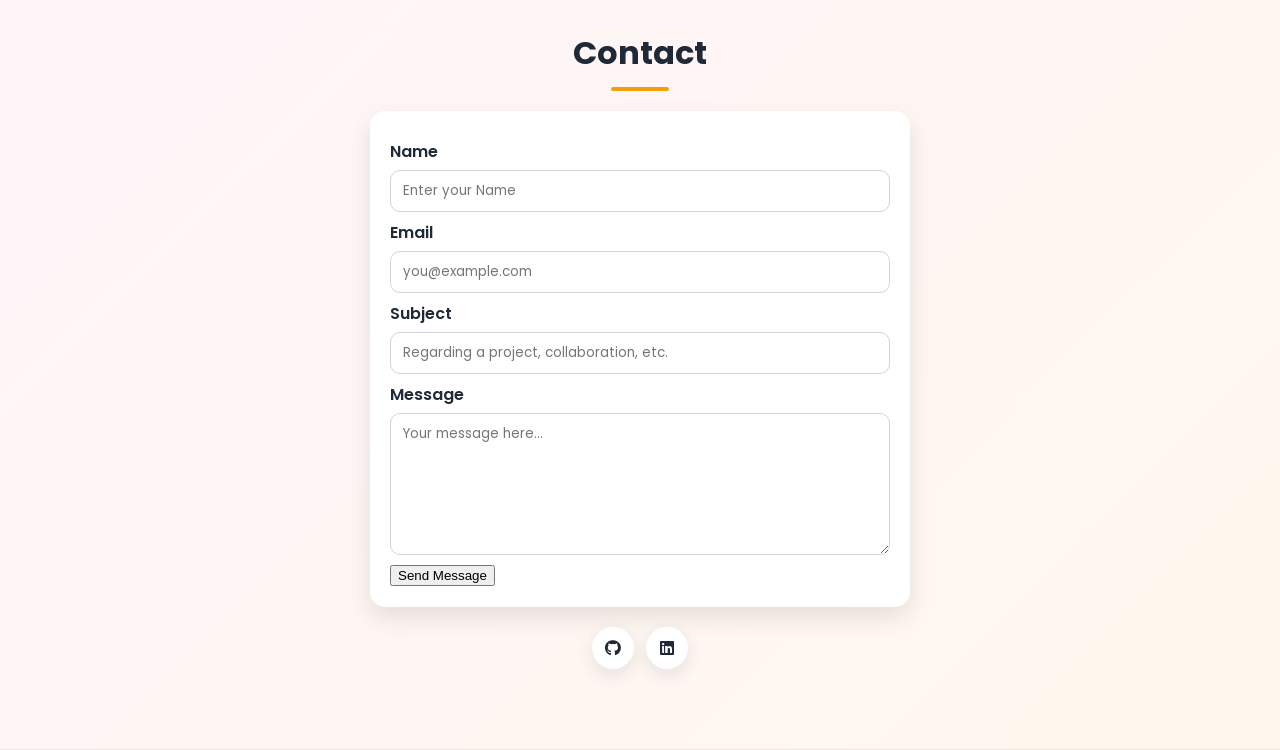
==== commit 0928c47d: "Added education section" ====
--- a/Portfolio/Form.html
+++ b/Portfolio/Form.html
@@ -166,6 +166,31 @@
     </div>
   </section>
 
+<section id="education">
+    <h2>🎓 Education</h2>
+
+    <div class="education-item">
+        <h3>Bachelor of Technology (B.Tech) – Computer Science and Engineering</h3>
+        <p><strong>College:</strong> PVPSIT</p>
+        <p><strong>Year:</strong> 2023 - Present</p>
+        <p><strong>CGPA:</strong> 8.62</p>
+    </div>
+
+    <div class="education-item">
+        <h3>Intermediate Education</h3>
+        <p><strong>College:</strong> Deeksha Junior College, Kanchikacherla</p>
+        <p><strong>Year:</strong> 2021 - 2023</p>
+        <p><strong>Percentage:</strong> 94.2%</p>
+    </div>
+
+    <div class="education-item">
+        <h3>Secondary School Education</h3>
+        <p><strong>School:</strong> Janet High School</p>
+        <p><strong>Year:</strong> 2020 - 2021</p>
+        <p><strong>Percentage:</strong> 100%</p>
+    </div>
+</section>
+
   <section id="achievements" class="achievements reveal">
     <h2 class="section-title">Achievements</h2>
     <div class="achievements-grid">
--- a/Portfolio/Styles.css
+++ b/Portfolio/Styles.css
@@ -441,6 +441,38 @@
   margin: 0;
   color: var(--muted);
 }
+/* Education Section */
+#education {
+    padding: 40px;
+    background-color: #f5f5f5;
+}
+
+#education h2 {
+    text-align: center;
+    font-size: 32px;
+    margin-bottom: 30px;
+    color: #333;
+}
+
+.education-item {
+    background-color: white;
+    padding: 20px;
+    margin-bottom: 20px;
+    border-radius: 10px;
+    box-shadow: 0px 4px 10px rgba(0, 0, 0, 0.1);
+}
+
+.education-item h3 {
+    color: #0077b6;
+    margin-bottom: 10px;
+}
+
+.education-item p {
+    font-size: 16px;
+    color: #555;
+    margin: 5px 0;
+}
+
 
 /* ================= ACHIEVEMENTS / CERTIFICATIONS ================= */
 .achievement-card {
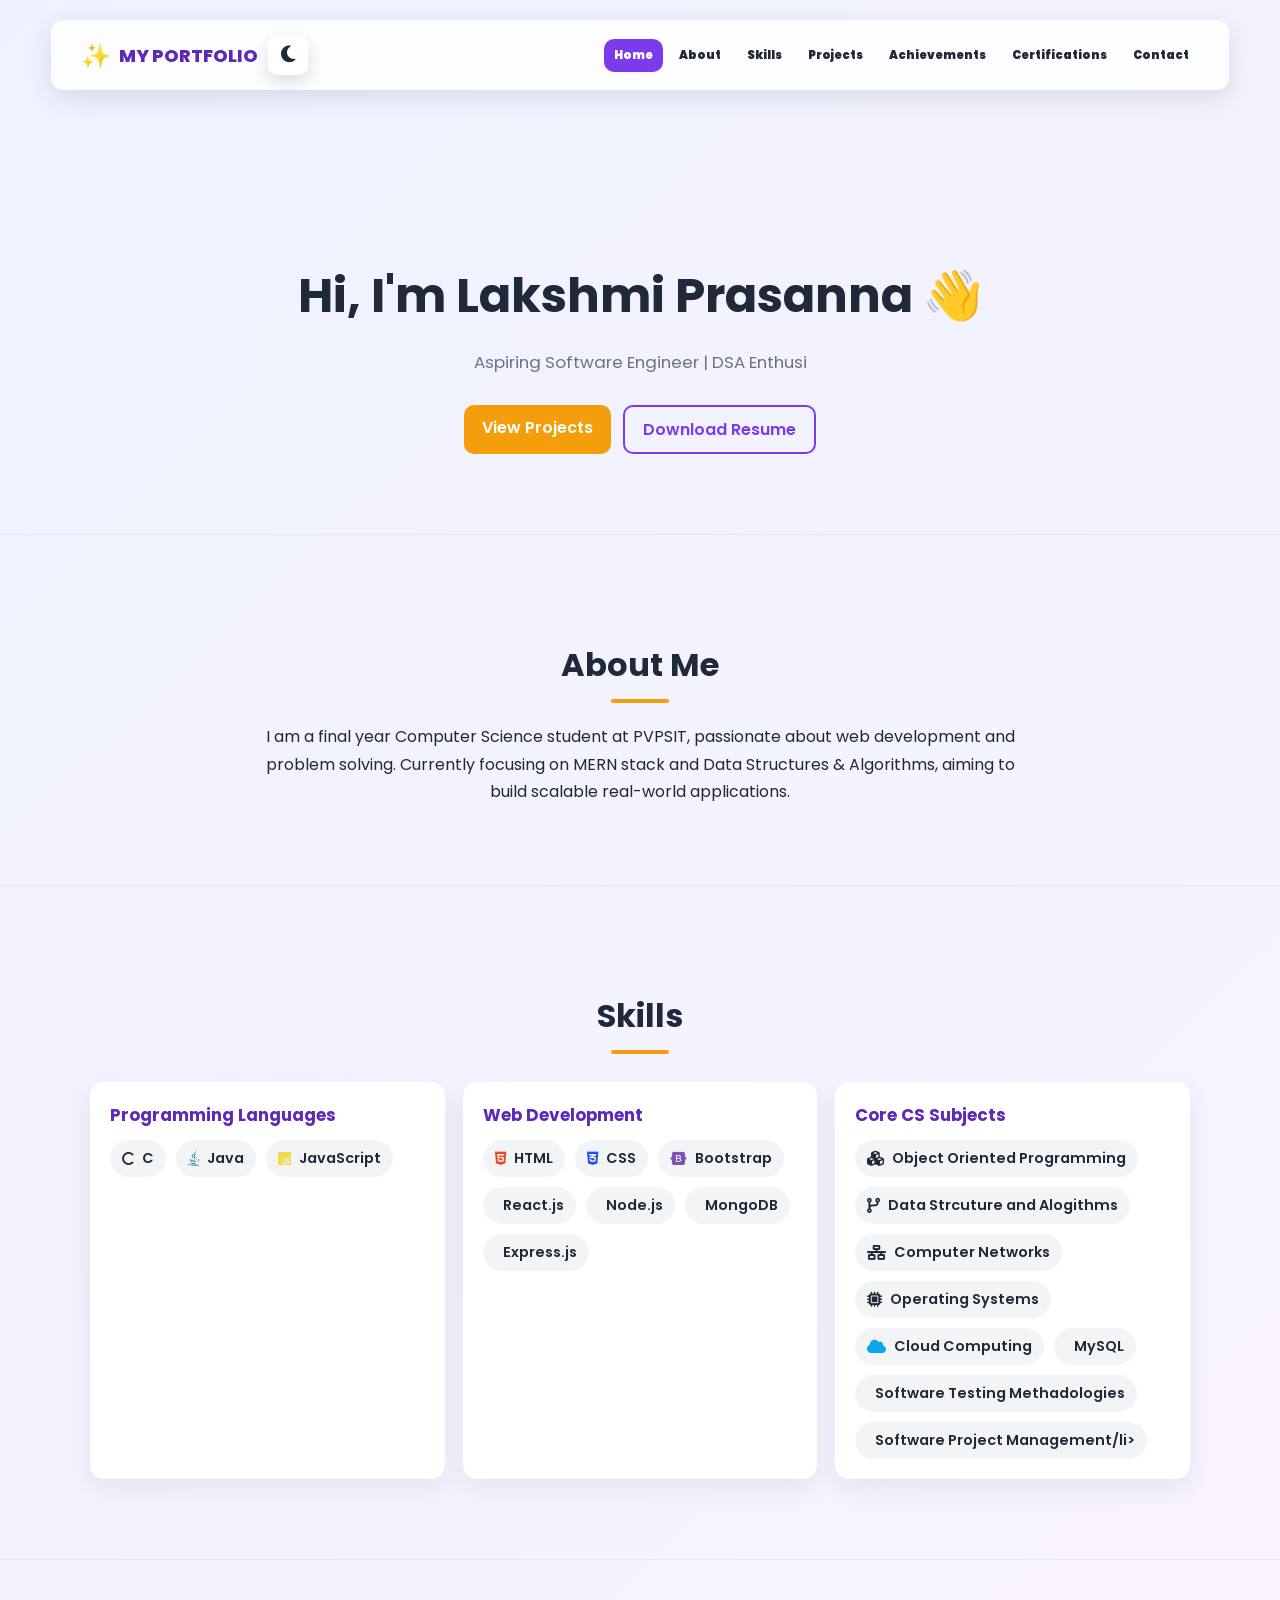
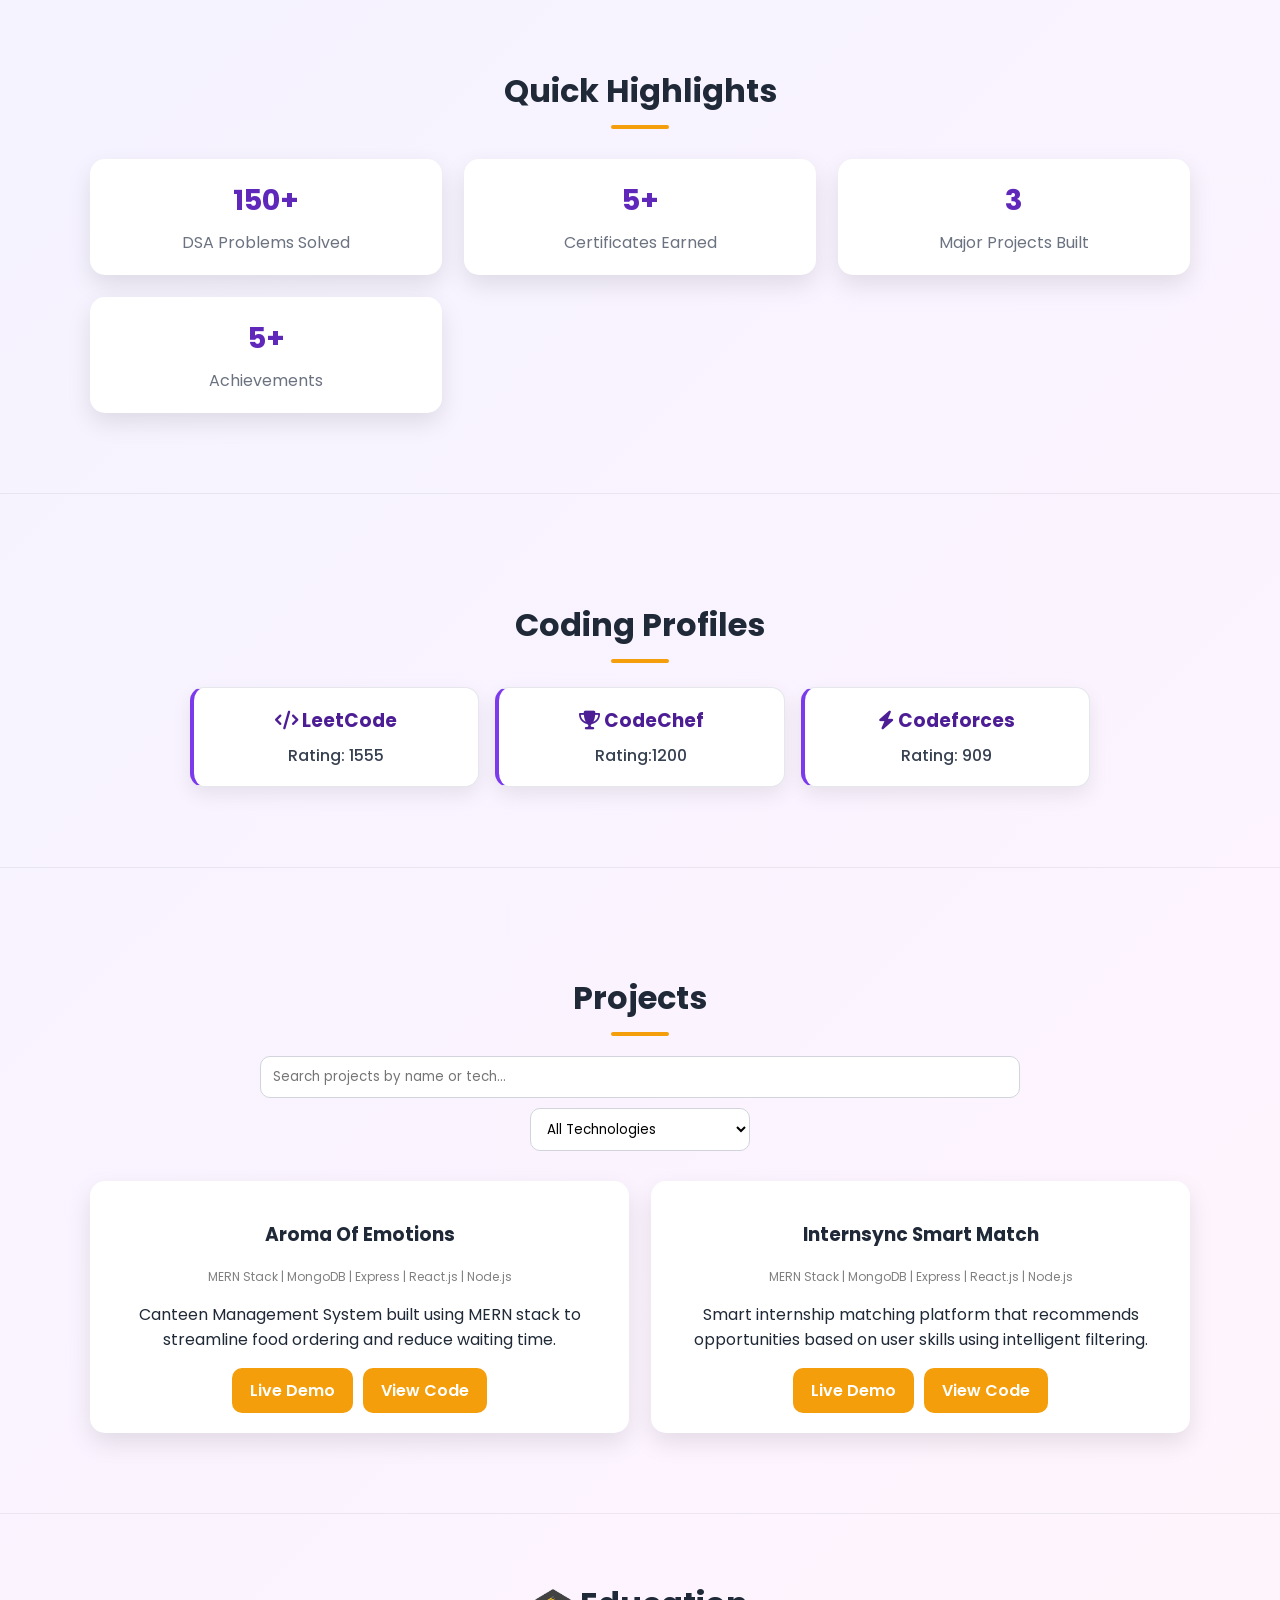
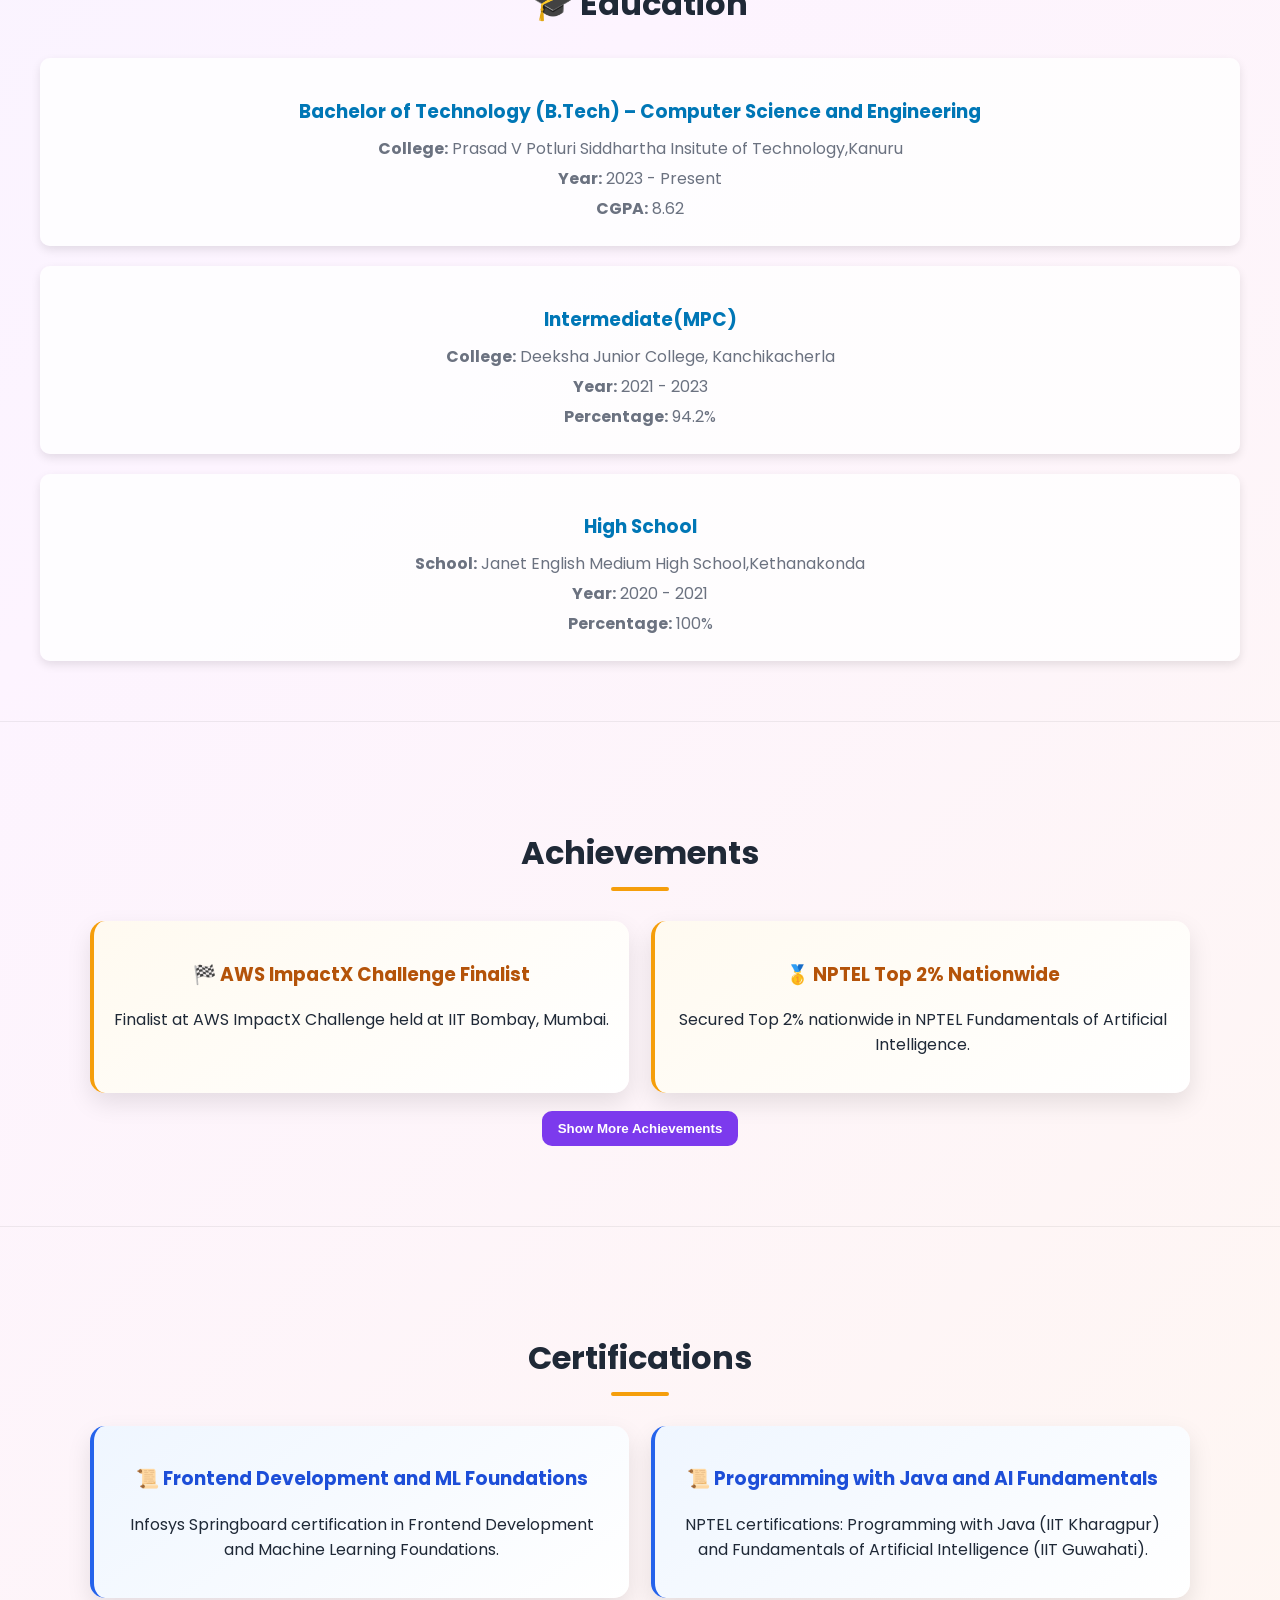
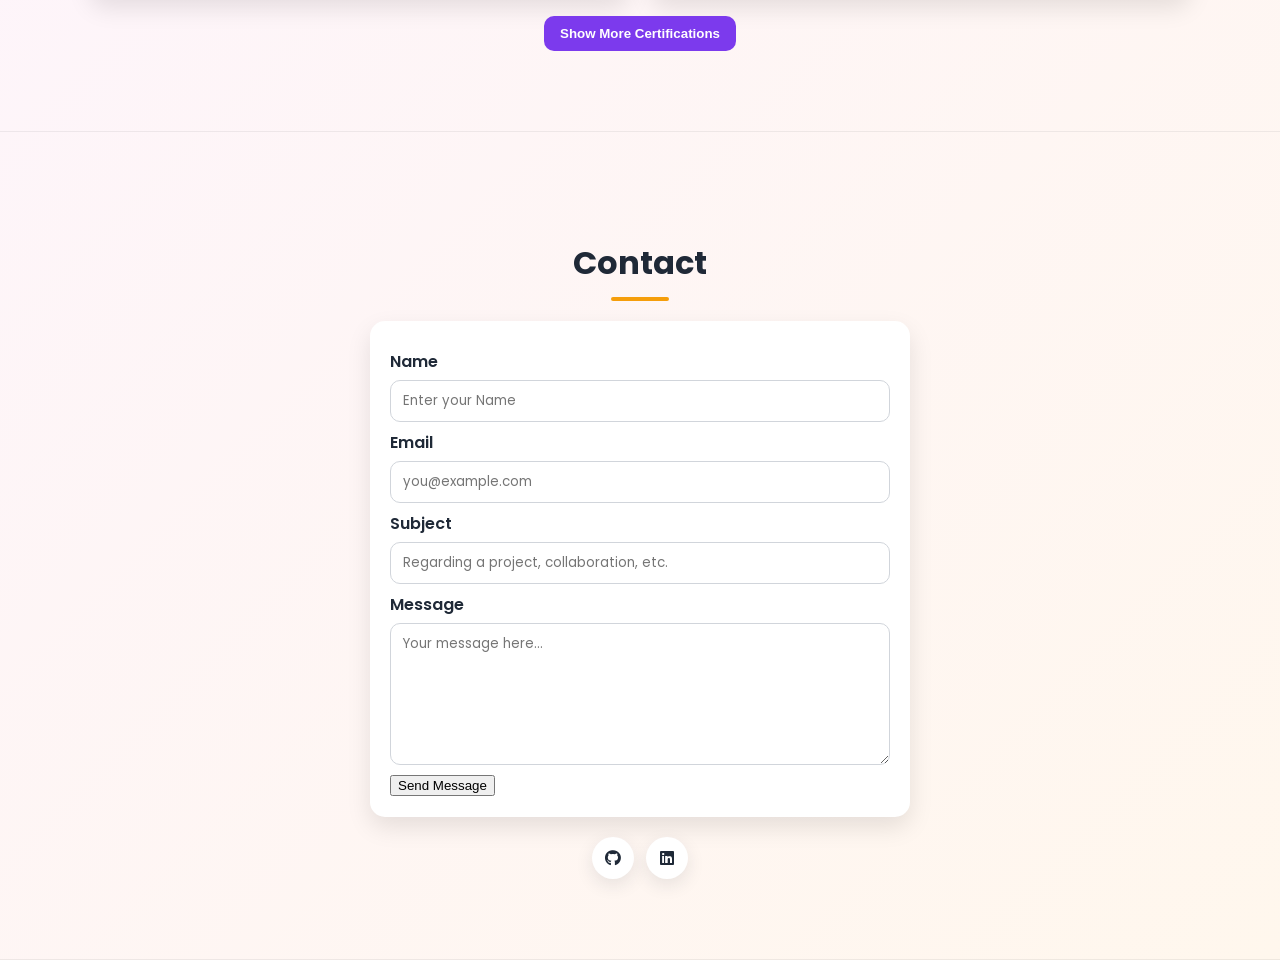
==== commit 2bbf578a: "updated project" ====
--- a/Portfolio/Form.html
+++ b/Portfolio/Form.html
@@ -73,6 +73,10 @@
           <li><i class="fa-brands fa-html5"></i> HTML</li>
           <li><i class="fa-brands fa-css3-alt"></i> CSS</li>
           <li><i class="fa-brands fa-bootstrap"></i> Bootstrap</li>
+          <li><i class="fa-brands fa-react.js"></i> React.js</li>
+          <li><i class="fa-brands fa-node.js"></i> Node.js</li>
+          <li><i class="fa-brands fa-MongoDB"></i>MongoDB</li>
+          <li><i class="fa-brands fa-"></i>Express.js</li>
           <!-- <li><i class="fa-solid fa-layer-group"></i> MERN Stack</li> -->
         </ul>
       </article>
@@ -80,11 +84,14 @@
       <article class="skill-group">
         <h3>Core CS Subjects</h3>
         <ul>
-          <li><i class="fa-solid fa-cubes"></i> OOPS</li>
-          <li><i class="fa-solid fa-code-branch"></i> DSA</li>
+          <li><i class="fa-solid fa-cubes"></i> Object Oriented Programming </li>
+          <li><i class="fa-solid fa-code-branch"></i> Data Strcuture and Alogithms</li>
           <li><i class="fa-solid fa-network-wired"></i> Computer Networks</li>
           <li><i class="fa-solid fa-microchip"></i> Operating Systems</li>
           <li><i class="fa-solid fa-cloud"></i> Cloud Computing</li>
+          <li><i class="fa-brand fa-mysql"></i>MySQL</li>
+          <li><i class="fa-brand fa-"></i>Software Testing Methadologies</li>
+          <li><i class="fa-brand fa-"></i>Software Project Management/li>
         </ul>
       </article>
     </div>
@@ -171,21 +178,21 @@
 
     <div class="education-item">
         <h3>Bachelor of Technology (B.Tech) – Computer Science and Engineering</h3>
-        <p><strong>College:</strong> PVPSIT</p>
+        <p><strong>College:</strong> Prasad V Potluri Siddhartha Insitute of Technology,Kanuru</p>
         <p><strong>Year:</strong> 2023 - Present</p>
         <p><strong>CGPA:</strong> 8.62</p>
     </div>
 
     <div class="education-item">
-        <h3>Intermediate Education</h3>
+        <h3>Intermediate(MPC) </h3>
         <p><strong>College:</strong> Deeksha Junior College, Kanchikacherla</p>
         <p><strong>Year:</strong> 2021 - 2023</p>
         <p><strong>Percentage:</strong> 94.2%</p>
     </div>
 
     <div class="education-item">
-        <h3>Secondary School Education</h3>
-        <p><strong>School:</strong> Janet High School</p>
+        <h3>High School</h3>
+        <p><strong>School:</strong> Janet English Medium High School,Kethanakonda</p>
         <p><strong>Year:</strong> 2020 - 2021</p>
         <p><strong>Percentage:</strong> 100%</p>
     </div>
@@ -232,6 +239,10 @@
       <div class="card cert-item cert-card more-item hidden-item">
         <h3>📜 Computer Science 101 (CSX0001)</h3>
         <p>Stanford University Computer Science 101 certification.</p>
+      </div>
+       <div class="card cert-item cert-card more-item hidden-item">
+        <h3>📜TechA AWS Certified Developer Certification</h3>
+        <p>Infosys SpringBoard:Cloud Computing.</p>
       </div>
       <div class="card cert-item cert-card more-item hidden-item">
         <h3>📜 Virtual Internship in Networking</h3>
--- a/Portfolio/Styles.css
+++ b/Portfolio/Styles.css
@@ -77,7 +77,7 @@
   padding: 15px 30px;
   background: var(--surface);
   border-radius: 12px;
-  width: 90%;
+  width: 92%;
   margin: 20px auto;
   position: sticky;
   top: 0;
@@ -104,16 +104,21 @@
 
 .nav-links {
   display: flex;
-  gap: 10px;
-}
-
+  align-items: center;
+  gap: 6px;
+  flex: 1;
+  justify-content: flex-end;
+  overflow: hidden;
+}
 .nav-links a {
   text-decoration: none;
   color: var(--text);
-  font-weight: 600;
-  padding: 8px 12px;
+  font-weight: 900;
+  padding: 8px 10px;
   border-radius: 10px;
   transition: all 0.25s ease;
+  white-space: nowrap;
+  font-size: clamp(0.72rem, 0.9vw, 1rem);
 }
 
 .nav-links a:hover,
@@ -126,6 +131,7 @@
   display: flex;
   gap: 8px;
   align-items: center;
+  margin-left: 10px;
 }
 
 .theme-toggle,
@@ -172,11 +178,37 @@
     display: flex;
   }
 }
-
+/* Medium Screens */
+
+@media (max-width: 1100px) {
+
+  .nav-links {
+    gap: 2px;
+  }
+
+  .nav-links a {
+    padding: 6px 8px;
+    font-size: 0.78rem;
+  }
+
+  .logo-text {
+    font-size: 1rem;
+  }
+}
+
+/* Smaller Tablets */
+
+@media (max-width: 900px) {
+
+  .nav-links a {
+    font-size: 0.70rem;
+    padding: 5px 6px;
+  }
+}
 /* ================= HERO ================= */
 .hero {
   background: transparent;
-  padding: 80px 20px;
+  padding: 150px 20px 80px;
 }
 
 .hero h1 {
@@ -444,18 +476,18 @@
 /* Education Section */
 #education {
     padding: 40px;
-    background-color: #f5f5f5;
+    background-color:transparent;
 }
 
 #education h2 {
     text-align: center;
     font-size: 32px;
     margin-bottom: 30px;
-    color: #333;
+    color: var(--text);
 }
 
 .education-item {
-    background-color: white;
+    background-color:var(--surface);
     padding: 20px;
     margin-bottom: 20px;
     border-radius: 10px;
@@ -469,7 +501,7 @@
 
 .education-item p {
     font-size: 16px;
-    color: #555;
+    color: var(--muted);
     margin: 5px 0;
 }
 
